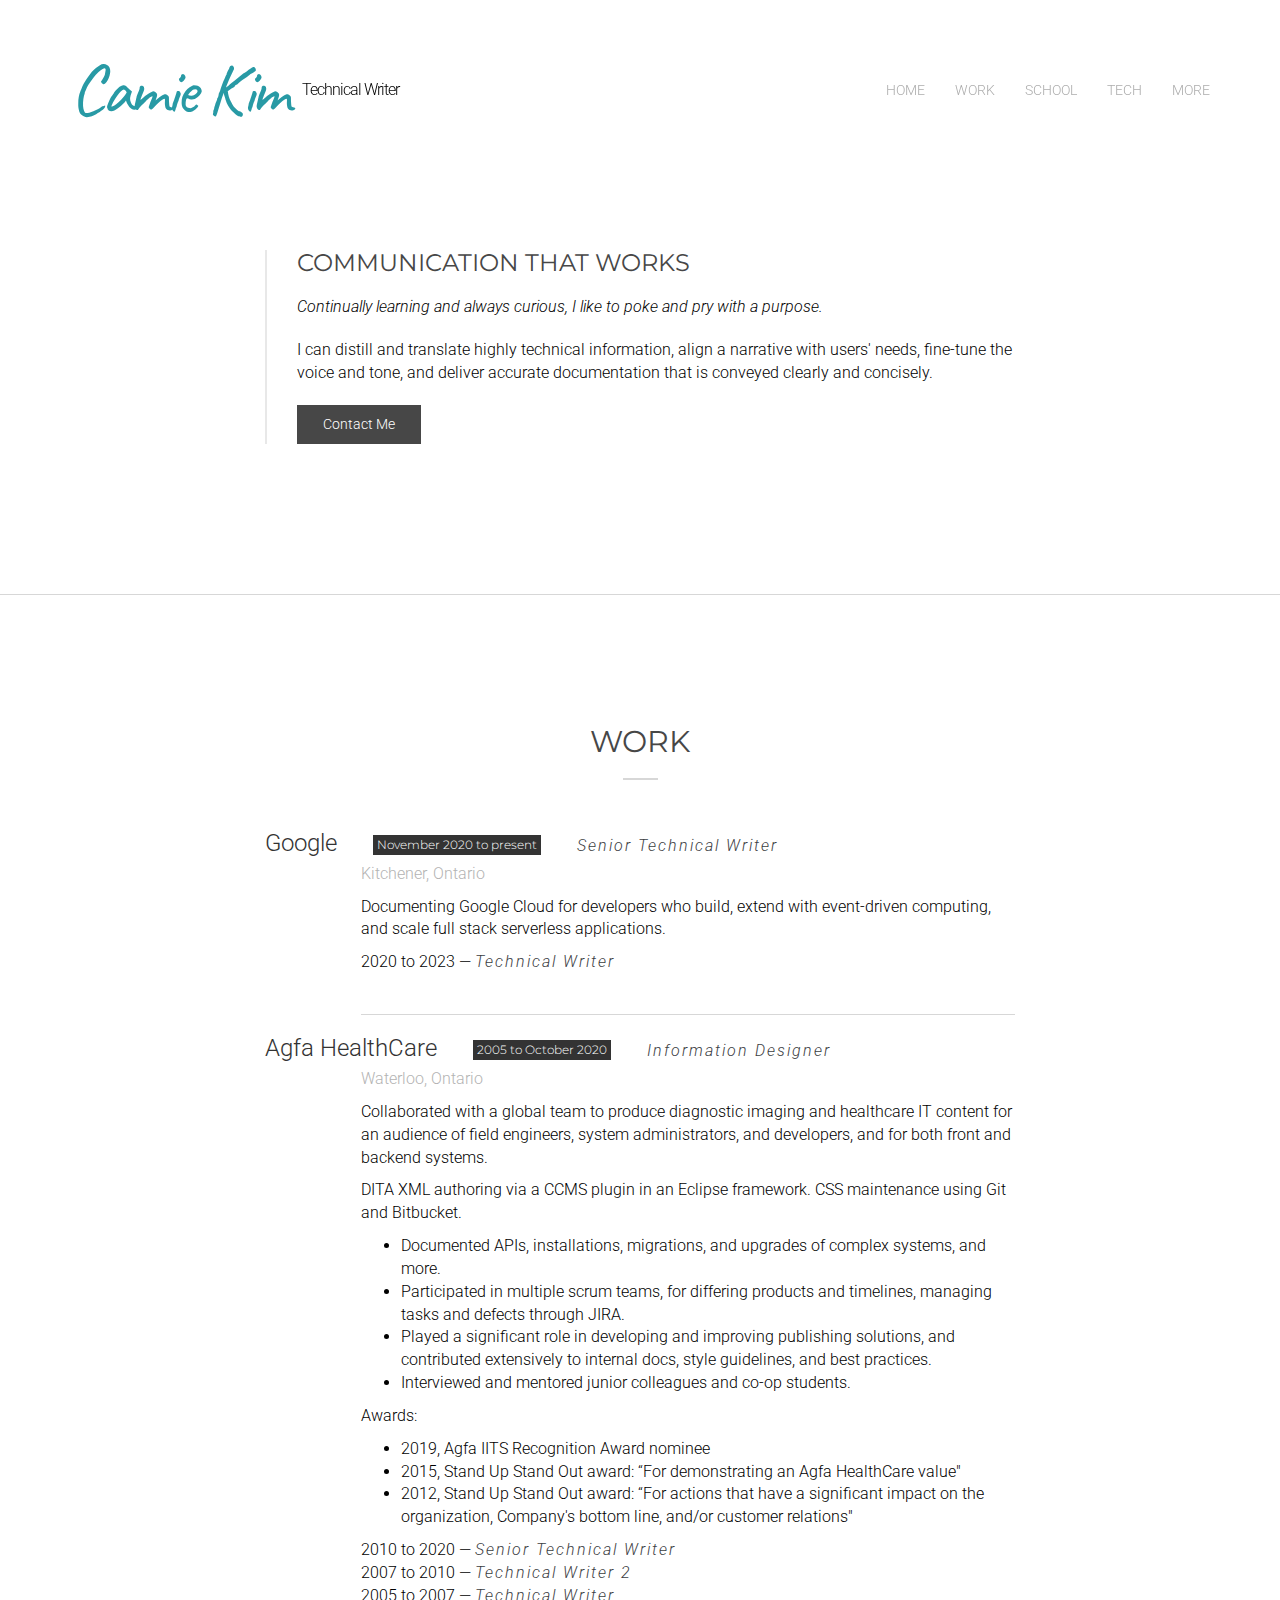
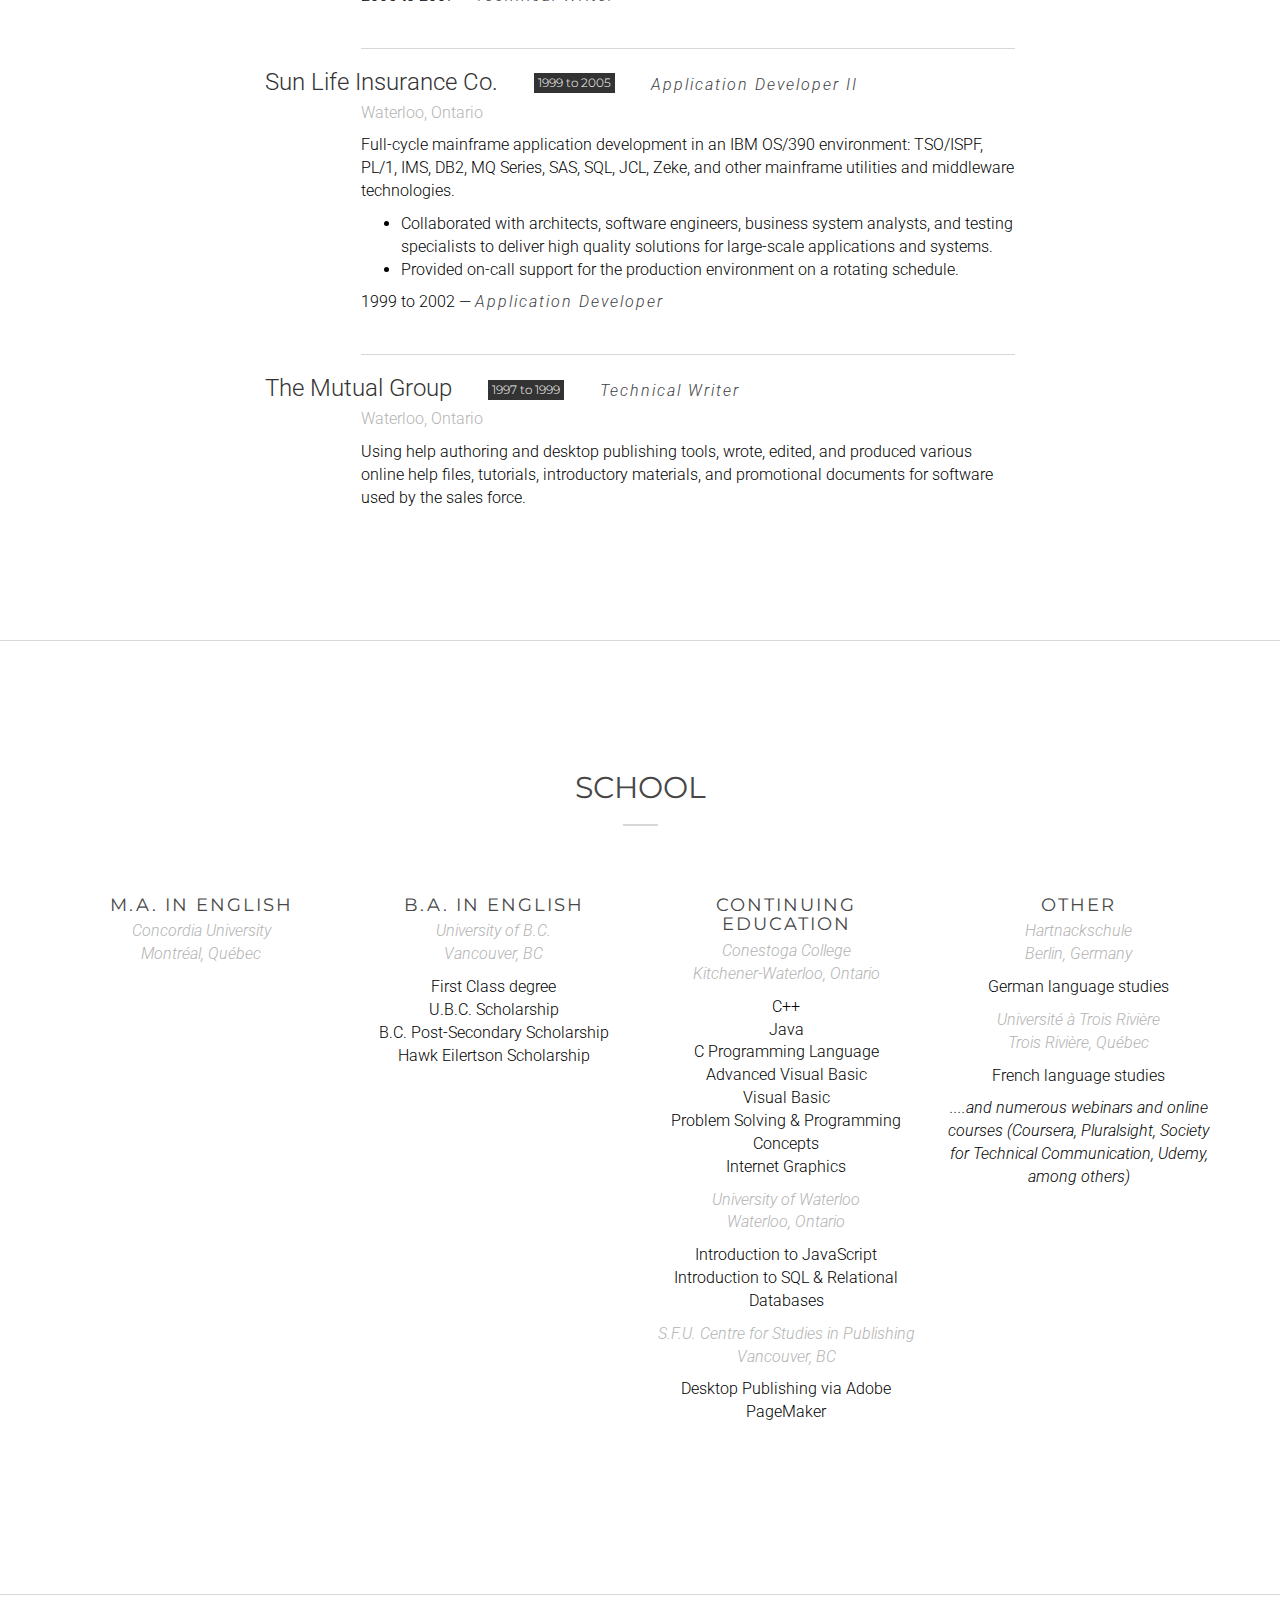
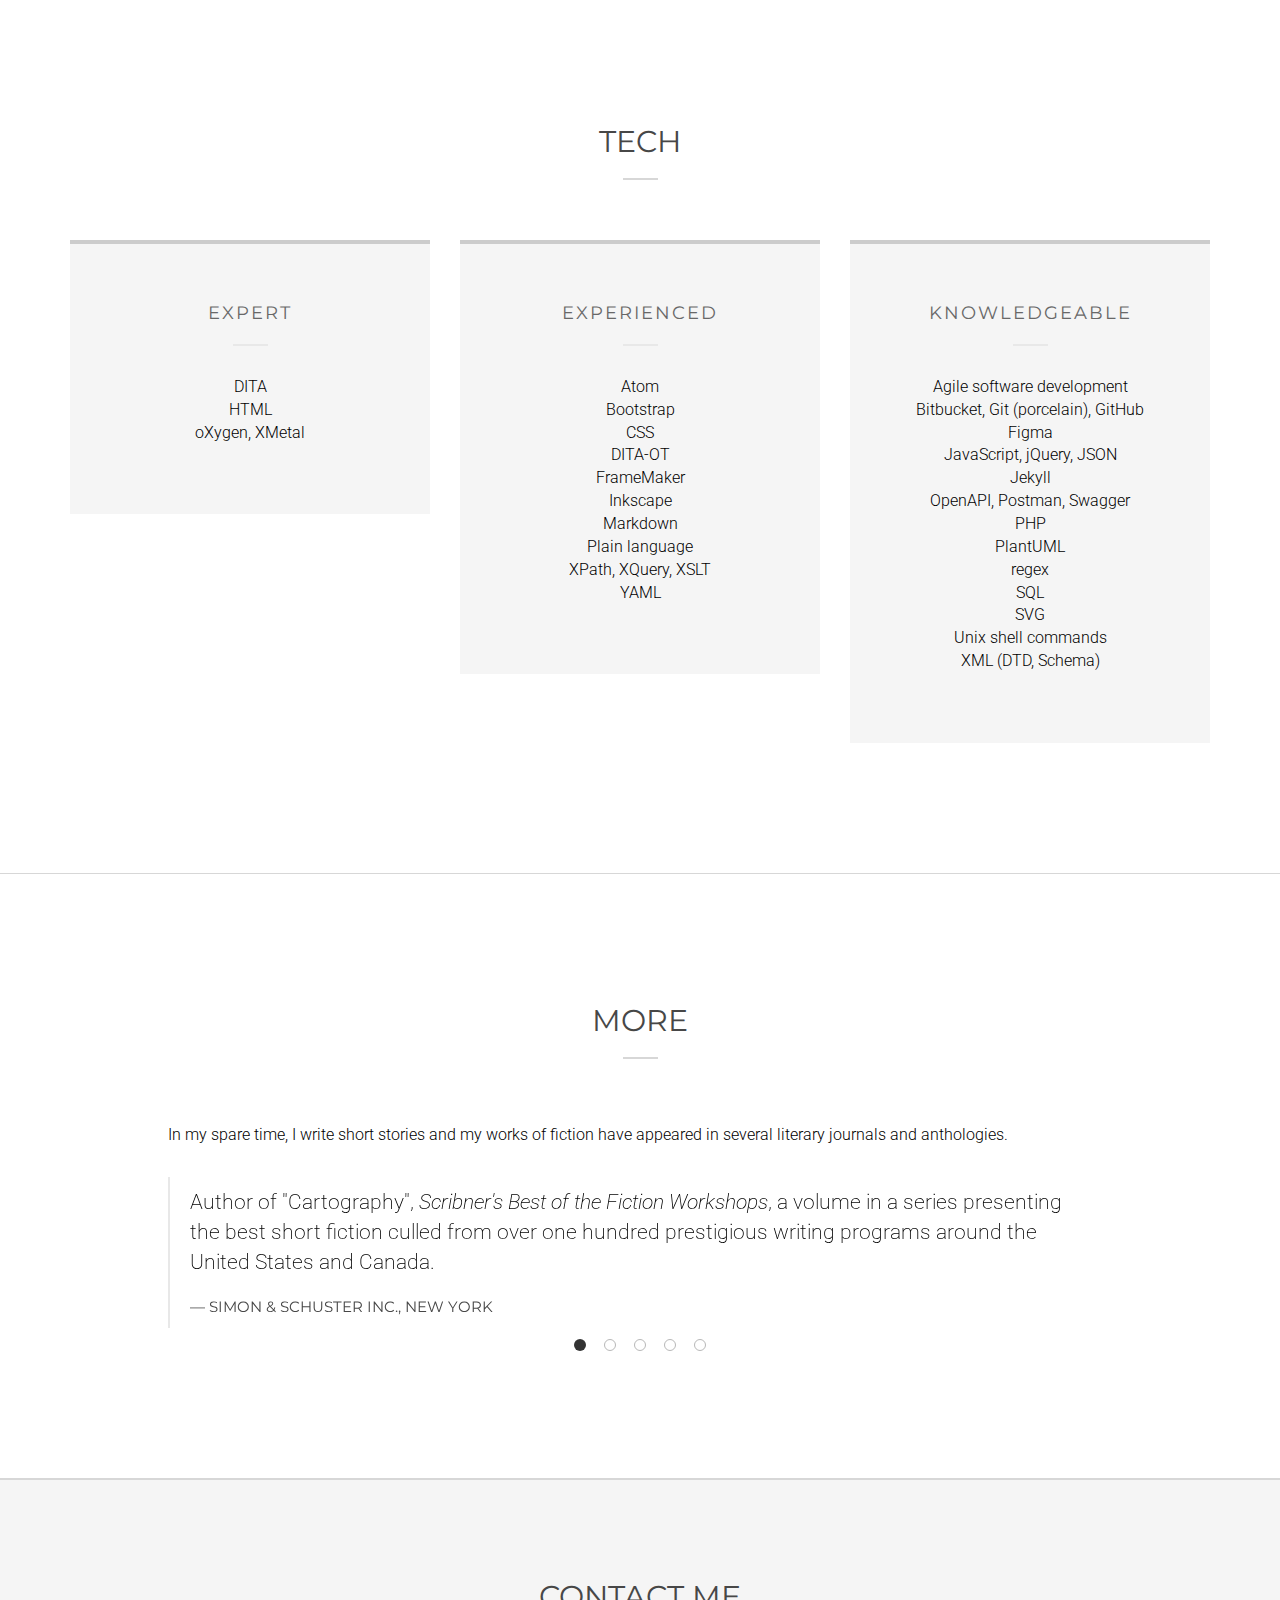
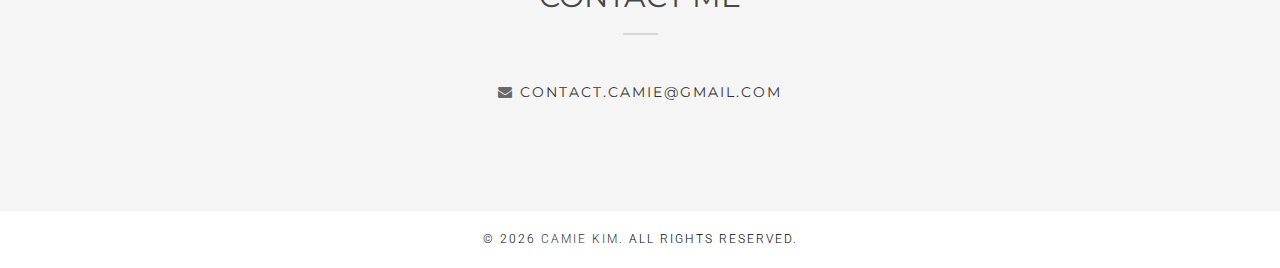
==== index.html @ 6d9d7a4d "Update index.html" ====
<!DOCTYPE html>
<html lang="en">
<head>
	<meta charset="utf-8"/>
	<meta name="author" content="Camie Kim" />
	<meta name="description" content="CV">
	<meta name="viewport" content="width=device-width, initial-scale=1.0, maximum-scale=1.0, user-scalable=no">
	<title>Camie Kim | Technical Writer</title>

	<link rel="icon" type="image/png" href="images/favicon-16x16.png" sizes="16x16" />

	<!-- jQuery script -->
	<script src="https://ajax.googleapis.com/ajax/libs/jquery/3.1.0/jquery.min.js"></script>

	<!-- Stylesheets -->
	<link href="css/bootstrap.min.css" rel="stylesheet">
	<link rel="stylesheet" href="https://cdnjs.cloudflare.com/ajax/libs/font-awesome/4.7.0/css/font-awesome.min.css">
	<link href="css/style.css" rel="stylesheet" title="main-css">
</head>

<body class="body-spacing-top">

	<!-- Begin Header -->
	<header>

		<!-- Begin Navigation -->
		<nav class="navbar navbar-default navbar-fixed-top navbar-spacing-top-fixed">
			<div class="container">
				<!-- Brand and toggle get grouped for better mobile display -->
				<div class="navbar-header">
					<button type="button" class="navbar-toggle collapsed" data-toggle="collapse" data-target="#bs-example-navbar-collapse-1" aria-expanded="false">
						<span class="sr-only">Toggle navigation</span>
						<span class="icon-bar"></span>
						<span class="icon-bar"></span>
						<span class="icon-bar"></span>
					</button>
					<a class="navbar-brand scroll-top" href="#">Camie  Kim</a><span class="navbar-tagline hidden-sm">Technical Writer</span>
				</div>

				<!-- Collect the nav links, forms, and other content for toggling -->
				<div class="collapse navbar-collapse" id="bs-example-navbar-collapse-1">
					<ul class="nav navbar-nav navbar-right">
						<li><a href="#" data-toggle="collapse" data-target=".navbar-collapse.in" class="scroll-top">Home</a></li>
						<li><a href="#work" data-toggle="collapse" data-target=".navbar-collapse.in" data-id="work" class="scroll-link">Work</a></li>
						<li><a href="#school" data-toggle="collapse" data-target=".navbar-collapse.in" data-id="school" class="scroll-link">School</a></li>
						<li><a href="#skills" data-toggle="collapse" data-target=".navbar-collapse.in" data-id="skills" class="scroll-link">Tech</a></li>
						<li><a href="#more" data-toggle="collapse" data-target=".navbar-collapse.in" data-id="more" class="scroll-link">More</a></li>
					</ul>
				</div><!-- /.navbar-collapse -->
			</div><!-- /.container -->
		</nav><!-- /.nav -->
		<!-- End Navigation -->

	</header>
	<!-- End Header -->

	<!-- Begin Jumbotron -->
	<div id="home" class="jumbotron">
		<div class="container">
			<div class="row">
				<!-- Content -->
				<div class="col-md-10 col-md-offset-1 col-lg-8 col-lg-offset-2">
					<div class="top-content bottomReveal">
						<h3>communication that&nbsp;works</h3>
						<p></p>
						<!-- <p><em>Language that is clear and concise, information that is accurate and usable, design that is both functional and eye-catching, and technology that is never intrusive.</em></p> -->
						<p><em>Continually learning and always curious, I like to poke and pry with a purpose.</em></p>
						<p>I can distill and translate highly technical information, align a narrative with users' needs, fine-tune
				                 the voice and tone, and deliver accurate documentation that is conveyed clearly and concisely.</p>
						<p class="no-margin">
						<a class="btn btn-primary btn-lg scroll-link" data-id="about" href="#contact" role="button">Contact me</a>
						</p>
					</div>
				</div><!-- /.column -->
			</div><!-- /.row -->
		</div><!-- /.container -->
	</div>
	<!-- End Jumbotron -->
	
	<section class="section-border-bottom">
	</section>

	<!-- Begin Work -->
	<section id="work" class="section-padding section-border-bottom">
		<div class="container">
			<!-- Title -->
			<div class="row mb50">
				<div class="col-sm-12 col-md-6 col-md-offset-3 text-center">
					<h2>Work</h2>
					<span class="no-margin-bottom divider divider-center divider-dark"></span>
				</div><!-- /.column -->
			</div><!-- /.row -->

			<!-- Job 1 -->
			<div class="row">
				<div class="col-md-8 col-md-offset-2">
					<h3>
						Google
						<span class="badge">November 2020 to present</span>
						<span class="job-title spaced text-light"><em>Senior Technical Writer</em></span>
					</h3><!-- /.job title -->

					<div class="job-description">
						<p class="text-light">Kitchener, Ontario</p>
						<p>Documenting Google Cloud for developers who build, extend with event-driven computing, and scale full stack serverless applications.
						</p>
					        <p>2020 to 2023 — <span class="job-title spaced text-light"><em>Technical Writer</em></span></p>

						<hr class="mt40 mb20">
					</div><!-- /.job description -->
				</div><!-- /.column -->
			</div><!-- /.row -->

			<!-- Job 2 -->
			<div class="row">
				<div class="col-md-8 col-md-offset-2">
					<h3>
						Agfa HealthCare
						<span class="badge">2005 to October 2020</span>
						<span class="job-title spaced text-light"><em>Information Designer</em></span>
					</h3><!-- /.job title -->

					<div class="job-description">
						<p class="text-light">Waterloo, Ontario</p>
						<p>Collaborated with a global team to produce diagnostic imaging and healthcare IT content for an audience of field engineers, system administrators, and developers, and for both front and backend systems.
						</p>
						<p>DITA XML authoring via a CCMS plugin in an Eclipse framework. CSS maintenance using Git and Bitbucket.
						</p>
						<ul>
							<li>Documented APIs, installations, migrations, and upgrades of complex systems, and more.</li>
							<li>Participated in multiple scrum teams, for differing products and timelines, managing tasks and defects through JIRA.</li>
							<li>Played a significant role in developing and improving publishing solutions, and contributed extensively to internal docs, style guidelines, and best practices.</li>
							<li>Interviewed and mentored junior colleagues and co-op students.</li>
						</ul>

				         <!--	<p>Recent accomplishments include building a prototype based on Bootstrap and helping to integrate
						it into our content management system as a DITA-OT plugin; presenting to fellow authors an
						introduction to REST APIs, including a demonstration of cURL, Postman, and Swagger Editor; researching SVGs (scalable vector graphics),
						including their styling and scripting, and implementing their use.</p>  -->
						
						<p>Awards:</p>
						<ul>
							<li>2019, Agfa IITS Recognition Award nominee</li>
							<li>2015, Stand Up Stand Out award: “For demonstrating an Agfa HealthCare value"</li>
							<li>2012, Stand Up Stand Out award: “For actions that have a significant impact on the organization, Company's bottom line, and/or customer relations"</li>
						</ul>
						<p>2010 to 2020 — <span class="job-title spaced text-light"><em>Senior Technical Writer</em></span>
						</br>2007 to 2010 — <span class="job-title spaced text-light"><em>Technical Writer 2</em></span>
						</br>2005 to 2007 — <span class="job-title spaced text-light"><em>Technical Writer</em></span></p>
						<hr class="mt40 mb20">
					</div><!-- /.job description -->
				</div><!-- /.column -->
			</div><!-- /.row -->

			<!-- Job 3 -->
			<div class="row">
				<div class="col-md-8 col-md-offset-2">
					<h3>
						Sun Life Insurance Co.
						<span class="badge">1999 to 2005</span>
						<span class="job-title spaced text-light"><em>Application Developer II</em></span>
					</h3><!-- /.job title -->

					<div class="job-description">

					<p class="text-light">Waterloo, Ontario</p>
					<p>Full-cycle mainframe application development in an IBM OS/390 environment:
					TSO/ISPF, PL/1, IMS, DB2, MQ Series, SAS, SQL, JCL, Zeke, and other mainframe utilities and middleware technologies.</p>

					<ul><li>Collaborated with architects, software engineers, business system analysts, and testing specialists to deliver
					high quality solutions for large-scale applications and systems. </li>
					<li>Provided on-call support for the production environment
					on a rotating schedule.</li>
				</ul>
				<p>1999 to 2002 — <span class="job-title spaced text-light"><em>Application Developer</em></span></p>
        	<hr class="mt40 mb20">
					</div><!-- /.job description -->
				</div><!-- /.column -->
		</div><!-- /.row -->

			<!-- Job 4 -->
	  	<div class="row">
				<div class="col-md-8 col-md-offset-2">
					<h3>
						The Mutual Group
						<span class="badge">1997 to 1999</span>
						<span class="job-title spaced text-light"><em>Technical Writer</em></span>
					</h3><!-- /.job title -->

					<div class="job-description">
						<p class="text-light">Waterloo, Ontario</p>

						<p class="no-margin">Using help authoring and desktop publishing tools, wrote, edited, and produced various
						online help files, tutorials, introductory materials, and promotional
						documents for software used by the sales force.</p>

					</div><!-- /.job description -->
			</div><!-- /.column -->
		</div><!-- /.row -->


		</div><!-- /.container -->
	</section>
	<!-- End Work -->

	<!-- Begin School -->
	<section id="school" class="section-padding section-border-bottom">
		<div class="container">
			<!-- Title -->
			<div class="row mb60">
				<div class="col-sm-12 col-md-6 col-md-offset-3 text-center">
					<h2>School</h2>
					<span class="no-margin-bottom divider divider-center divider-dark"></span>
				</div><!-- /.column -->
			</div><!-- /.row -->

			<div class="row mb40">
				<!-- Item 1 -->
				<div class="col-sm-6 col-md-3 text-center">
					<h4 class="mb5 spaced">M.A. in English</h4>
					<p class="text-light no-margin-bottom"><em>Concordia University</em></p>
					<p class="text-light no-margin-bottom"><em>Montréal, Québec</em></p>
				</div><!-- /.column -->

				<!-- Item 2 -->
				<div class="col-sm-6 col-md-3 mt30-xs text-center bottomReveal">
					<h4 class="mb5 spaced">B.A. in English</h4>
					<p class="text-light no-margin-bottom"><em>University of B.C.</em></p>
					<p class="text-light"><em>Vancouver, BC</em></p>
					<p class="no-margin-bottom">First Class degree</p>
					<p class="no-margin-bottom">U.B.C. Scholarship</p>
					<p class="no-margin-bottom">B.C. Post-Secondary Scholarship</p>
					<p class="no-margin-bottom">Hawk Eilertson Scholarship </p>
				</div><!-- /.column -->

				<!-- Item 3 -->
				<div class="col-sm-6 col-md-3 mt30-xs mt30-sm text-center topReveal">
					<h4 class="mb5 spaced">Continuing Education</h4>
					<p class="text-light no-margin-bottom"><em>Conestoga College</em></p>
					<p class="text-light"><em>Kitchener-Waterloo, Ontario</em></p>
					<p class="no-margin-bottom">C++</p>
					<p class="no-margin-bottom">Java</p>
					<p class="no-margin-bottom">C Programming Language</p>
					<p class="no-margin-bottom">Advanced Visual Basic </p>
					<p class="no-margin-bottom">Visual Basic </p>
					<p class="no-margin-bottom">Problem Solving & Programming Concepts </p>
					<p>Internet Graphics</p>
					<p class="text-light no-margin-bottom"><em>University of Waterloo</em></p>
					<p class="text-light"><em>Waterloo, Ontario</em></p>
					<p class="no-margin-bottom">Introduction to JavaScript</p>
					<p>Introduction to SQL & Relational Databases</p>
					<p class="text-light no-margin-bottom"><em>S.F.U. Centre for Studies in Publishing</em></p>
					<p class="text-light"><em>Vancouver, BC</em></p>
					<p class="no-margin-bottom">Desktop Publishing via Adobe PageMaker</p>
				</div><!-- /.column -->

				<!-- Item 4 -->
				<div class="col-sm-6 col-md-3 mt30-xs mt30-sm text-center bottomReveal">
					<h4 class="mb5 spaced">Other</h4>
					<p class="text-light no-margin-bottom"><em>Hartnackschule</em></p>
					<p class="text-light"><em>Berlin, Germany</em></p>
					<p>German language studies</p>
					<p class="text-light no-margin-bottom"><em>Université à Trois Rivière</em></p>
					<p class="text-light"><em>Trois Rivière, Québec</em></p>
					<p>French language studies</p>
					<p class="no-margin-bottom"><em>....and numerous webinars and online courses
					(Coursera, Pluralsight, Society for Technical Communication, Udemy, among others)</em></p>
				</div><!-- /.column -->
			</div><!-- /.row -->
		</div><!-- /.container -->
	</section>
	<!-- End School -->

	<!-- Begin Skills -->
	<section id="skills" class="section-padding section-border-bottom">
		<div class="container">
			<!-- Title -->
			<div class="row mb60">
				<div class="col-xs-12 text-center">
					<h2>Tech</h2>
					<span class="divider divider-center divider-dark no-margin-bottom"></span>
				</div><!-- /.column -->
			</div><!-- /.row -->

			<div class="row">
					<!-- Awesome! -->
				<div class="col-sm-6 col-md-4 mt30-xs">
					<div class="skills-box bottomReveal">
						<h4 class="no-margin spaced">Expert</h4>
						<span class="divider divider-center mt20 mb30"></span>
						<ul class="list-unstyled">
							<li>DITA</li>
							<li>HTML</li>
							<li>oXygen, XMetal<li>
							<li></li>
						</ul>
					</div><!-- /.skills box -->
				</div><!-- /.column -->

				<!-- Good -->
				<div class="col-sm-6 col-md-4 mt30-xs">
					<div class="skills-box bottomReveal">
						<h4 class="no-margin spaced">Experienced</h4>
						<span class="divider divider-center mt20 mb30"></span>
						<ul class="list-unstyled">
							<li>Atom</li>
							<li>Bootstrap</li>
							<li>CSS</li>
							<li>DITA-OT</li>
							<li>FrameMaker</li>
							<li>Inkscape</li>
							<li>Markdown</li>
							<li>Plain language</li>
							<li>XPath, XQuery, XSLT</li>
							<li>YAML</li>
							<li></li>
						</ul>
					</div><!-- /.skills box -->
				</div><!-- /.column -->

				<!-- Competent -->
				<div class="col-sm-6 col-md-4 mt30-xs">
					<div class="skills-box bottomReveal">
						<h4 class="no-margin spaced">Knowledgeable</h4>
						<span class="divider divider-center mt20 mb30"></span>
						<ul class="list-unstyled">
							<li>Agile software development</li>
							<li>Bitbucket, Git (porcelain), GitHub</li>
							<li>Figma</li>
							<li>JavaScript, jQuery, JSON</li>
							<li>Jekyll</li>
							<li>OpenAPI, Postman, Swagger</li>
							<li>PHP</li>
							<li>PlantUML</li>
							<li>regex</li>
							<li>SQL</li>
							<li>SVG</li>
							<li>Unix shell commands</li>
							<li>XML (DTD, Schema)</li>
						</ul>
					</div><!-- /.skills box -->
				</div><!-- /.column -->

			</div><!-- /.row -->
		</div><!-- /.container -->
	</section>
	<!-- End Skills -->

	<!-- Begin More -->
	<section id="more" class="section-padding section-border-bottom">
		<div class="container">
		<!-- Title -->
			<div class="row mb50">

				<div class="col-sm-12 col-md-6 col-md-offset-3 text-center">
					<h2>More</h2>
					<span class="no-margin-bottom divider divider-center divider-dark"></span>
				</div><!-- /.column -->

			</div><!-- /.row -->
			<div class="row">
				<div class="col-md-10 col-md-offset-1">

					<p class="mt15">In my spare time, I write short stories and my works of fiction have appeared in several
					literary journals and anthologies. </p>

					<!-- Carousel -->
					<div class="carousel slide mt30" id="quote-carousel" data-ride="carousel" data-interval="6000">
						<!-- Carousel indicators -->
						<ol class="carousel-indicators quotes-carousel-indicators">
							<li data-target="#quote-carousel" data-slide-to="0" class="active"></li>
							<li data-target="#quote-carousel" data-slide-to="1" class=""></li>
							<li data-target="#quote-carousel" data-slide-to="2" class=""></li>
							<li data-target="#quote-carousel" data-slide-to="3" class=""></li>
							<li data-target="#quote-carousel" data-slide-to="4" class=""></li>
						</ol>

						<!-- Carousel items -->
						<div class="carousel-inner">
							<div class="item active">
								<blockquote>
									<p class="mb20">Author of "Cartography", <i>Scribner's Best of the Fiction Workshops</i>, a volume in a series
									presenting the best short fiction culled from over one hundred prestigious writing programs around the United States and Canada.</p>
									<footer>Simon & Schuster Inc., New York</footer>
								</blockquote>
							</div>
							<div class="item">
								<blockquote>
									<p class="mb20">Recipient of a Canada Council for the Arts Literary Arts Development Program grant. </p>
									<footer>Canada Council for the Arts</footer>
								</blockquote>
							</div>
							<div class="item">
								<blockquote>
									<p class="mb20">Winner, <i>Writers' Union of Canada Short Prose Competition for New Writers</i>, for "Travelling",
									published in <i>Books in Canada</i>.</p>
									<footer>Canadian Review of Books Ltd., Toronto</footer>
								</blockquote>
							</div>
							<div class="item">
								<blockquote>
									<p class="mb20">2nd prize, <i>Short Grain Writing Contest</i>, for "Quicksilver":
									"...a tender and profound
								        story that enveloped me gradually, and stayed with me. This writer’s voice, with its
								        intimate tone and wry asides, drew me in. I admired the sure handling of craft and 
									movement between past and present as well as the echoes of meaning from scene to scene..."</p>
									<footer>Leona Theis, judge, Grain Magazine, Regina</footer>
								</blockquote>
							</div>
							<div class="item">
								<blockquote>
									<p class="mb20">1st place, <i>Fiction Contest</i>, for "Sad Robot":
									"...It is beautifully rendered and keenly observed. I admired its close attention to language,
									its surprising wry humour, its focus on the rhythms and disruptions of daily life. It approaches
									its themes, of ageing, grief, loneliness, in a manner that is at once poignant and playful..."</p>
									<footer>Sarah Bernstein, judge, Room Magazine, Vancouver</footer>
								</blockquote>
							</div>
						</div>
					</div><!-- /.carousel -->
				</div><!-- /.column -->
			</div><!-- /.row -->
		</div><!-- /.container -->
	</section>
	<!-- End More -->

	<!-- Begin Contact -->
	<section id="contact" class="section-padding section-border-top">
		<div class="container">
			<!-- Title -->
			<div class="row mb40">
				<div class="col-xs-12 text-center">
					<h2>Contact Me</h2>
					<span class="divider divider-center divider-dark no-margin-bottom"></span>
				</div><!-- /.column -->
			</div><!-- /.row -->
			<div class="row">
				<div class="col-sm-4 text-center leftReveal">
				</div><!-- /.column -->
				<div class="col-sm-4 mt30-xs text-center bottomReveal">
					<h5 class="spaced"><span class="spaced fa fa-envelope"></span>
					<a href="mailto:contact.camie@gmail.com?Subject=Re:%20camiekim.github.io" target="_top">contact.camie@gmail.com</a></h5>
				</div><!-- /.column -->
				<div class="col-sm-4 mt30-xs text-center topReveal">
				</div><!-- /.column -->
			</div><!-- /.row -->

			<div class="row">
				<div class="col-sm-4 text-center leftReveal">
				</div><!-- /.column -->
				<div class="col-sm-4 mt30-xs text-center bottomReveal">
				<!--	<h5 class="spaced"><span class="spaced fa fa-download"></span><a href="pdf/CamieKim-resume.pdf"> Download my resumé (PDF)</a></h5>  -->
				</div><!-- /.column -->
				<div class="col-sm-4 mt30-xs text-center topReveal">
				</div><!-- /.column -->

			</div><!-- /.row -->
				</div><!-- /.column -->
	</section>
	<!-- End Contact -->

	<!-- Start Footer -->
	<footer class="page-footer">
		<div class="container">
			<div class="row">
				<div class="col-md-12 text-center">
					&copy; <span id="year"></span> <a href="#">Camie Kim</a>. All Rights Reserved.
				</div><!-- /.column -->
			</div><!-- /.row -->
		</div><!-- /.container -->
	</footer>
	<script>document.getElementById("year").innerHTML = new Date().getFullYear();</script>
	<!-- End Footer -->

	<!-- Bootstrap script -->
	<script src="js/bootstrap.min.js"></script>

</body>
</html>
---- css/style.css ----
@import 'https://fonts.googleapis.com/css?family=Montserrat:400,700|Roboto:100,300,700';
@import 'https://fonts.googleapis.com/css2?family=Caveat&display=swap';

/* =Common Styles
-------------------------------------------------------------- */
body {
	background-color: #fff;
	font-family: 'Roboto', sans-serif;
	font-size: 16px;
	color: #000000;
	height: 100%;
        padding-top: 80px;
        font-weight: 300;
	min-height: 100% !important;
}

body.body-spacing-top {
    padding-top: 130px;
}

body.body-static-navbar {
    padding-top: 0;
}

html {
	height: 100%;
}

.background-1 {
	background-color: #fff;
}

span.divider {
    display: block;
    margin: 20px 0px;
    width: 35px;
    height: 2px;
    background-color: #e8e8e8;
}

span.divider-center {
    margin-right: auto;
    margin-left: auto;
}

span.divider-dark {
	background-color: #d7d7d7;
}

.section-padding {
    padding: 130px 0;
}

.section-padding-work {
    padding: 130px 0 110px 0;
}

.section-border-bottom {
    border-bottom: 1px solid #d7d7d7;
}

.section-border-top {
    border-top: 1px solid #d7d7d7;
}

hr {
    border-top: 1px solid #d7d7d7;
}

a {
    color: #333333;

}

a:focus, a:hover {
    color: #474747;
    -webkit-transition: all 0.5s ease-in-out;
    -moz-transition: all 0.5s ease-in-out;
    -o-transition: all 0.5s ease-in-out;
    transition: all 0.5s ease-in-out;
}

a:focus {
    outline: 0;
    outline-offset: 0;
}


/* =Margin + Padding
-------------------------------------------------------------- */
.pt10 { padding-top:10px !important; }
.pt15 { padding-top:15px !important; }
.pt20 { padding-top:20px !important; }
.pt30 { padding-top:30px !important; }
.pt40 { padding-top:40px !important; }
.pt50 { padding-top:50px !important; }
.pt60 { padding-top:60px !important; }
.pt80 { padding-top:80px !important; }
.pt90 { padding-top:90px !important; }
.pt100 { padding-top:100px !important; }
.pb0 { padding-bottom:0px !important; }
.pb5 { padding-bottom:5px !important; }
.pb10 { padding-bottom:10px !important; }
.pb15 { padding-bottom:15px !important; }
.pb20 { padding-bottom:20px !important; }
.pb30 { padding-bottom:30px !important; }
.pb40 { padding-bottom:40px !important; }
.pb50 { padding-bottom:50px !important; }
.pb60 { padding-bottom:60px !important; }
.pb80 { padding-bottom:80px !important; }
.pb90 { padding-bottom:90px !important; }
.pb100 { padding-bottom:100px !important; }

.mt10 { margin-top:10px !important; }
.mt15 { margin-top:15px !important; }
.mt20 { margin-top:20px !important; }
.mt30 { margin-top:30px !important; }
.mt40 { margin-top:40px !important; }
.mt50 { margin-top:50px !important; }
.mt60 { margin-top:60px !important; }
.mt80 { margin-top:80px !important; }
.mt90 { margin-top:90px !important; }
.mt100 { margin-top:100px !important; }
.mb0 { margin-bottom:0 !important; }
.mb5 { margin-bottom:5px !important; }
.mb10 { margin-bottom:10px !important; }
.mb15 { margin-bottom:15px !important; }
.mb20 { margin-bottom:20px !important; }
.mb30 { margin-bottom:30px !important; }
.mb40 { margin-bottom:40px !important; }
.mb50 { margin-bottom:50px !important; }
.mb60 { margin-bottom:60px !important; }
.mb80 { margin-bottom:80px !important; }
.mb90 { margin-bottom:90px !important; }
.mb100 { margin-bottom:100px !important; }

.ml30 { margin-left: 30px }
.mr30 { margin-right: 30px }
.ml15 { margin-left: 15px }
.mr15 { margin-right: 15px }
.pl30 { padding-left: 30px }
.pr30 { padding-right: 30px }
.pl15 { padding-left: 15px }
.pr15 { padding-right: 15px }

.no-margin { margin:0 !important; }
.no-padding { padding:0 !important; }
.no-margin-top { margin-top:0 !important; }
.no-padding-top { padding-top:0 !important; }
.no-margin-bottom { margin-bottom:0 !important; }
.no-padding-bottom { padding-bottom:0 !important; }

/* =Typography
-------------------------------------------------------------- */
.h1, .h2, .h3, .h4, .h5, .h6, h1, h2, h3, h4, h5, h6 {
	color: #474747;
    font-family: 'Montserrat';
    font-weight: 400;
    text-transform: uppercase;
}

.h1, .h2, .h3, h1, h2, h3 {
    margin-top: 0;
    margin-bottom: 0;
}

.h5, h5 {
    font-size: 16px;
}

.paragraph-logo {
    font-size: 24px;
    color: #474747;
    font-family: 'Montserrat';
    display: inline-block;
    height: 52px;
    text-align: center;
    width: 52px;
    line-height: 47px;
    font-weight: 700;
    margin-right: 20px;
    border: 3px solid #474747;
}

.lead-rolla {
    font-size: 16px;
    text-transform: uppercase;
    color: #a9a9a9;
}

.lead-sm {
    font-size: 18px;
}

.lead {
    font-weight: 200;
}

.heading-1 {
    font-family: 'Montserrat', sans-serif;
    color: #474747;
    font-weight: 700;
    text-transform: uppercase;
    border-bottom: 2px solid #d7d7d7;
    padding-bottom: 4px;
    display: inline-block;
    margin: 0;
}

.text-light {
    color: #b3b3b3;
}

.text-medium {
    color: #686868;
}

.text-dark {
    color: #474747;
}

.text-white {
    color: #fff;
}

.spaced {
    letter-spacing: 2px;
}

/* =Navigation
-------------------------------------------------------------- */
.navbar-default {
    background-color: #fff;
}

@media screen and (min-width: 571px) {
.navbar-default .navbar-brand {
    color: #289aa5;   /* #373737 */
	font-family: 'Caveat';
	letter-spacing: -3.5px;
	font-size: 72px;
  }
}

@media screen and (max-width: 570px) {
.navbar-default .navbar-brand {
    color: #289aa5;   /* #373737 */
	font-family: 'Caveat';
	letter-spacing: -3.5px;
	font-size: 58px;
  }
}

a.navbar-brand:hover{
	opacity: 0.5;
}

a.navbar-brand.scroll-top:visited {
	color: #289aa5;
}

.navbar-default .navbar-nav > li > a {
    color: #adadad;
    line-height: 50px;
    font-size: 14px;
    text-transform: uppercase;
    -webkit-transition: all 0.8s ease;
    -moz-transition: all 0.8s ease;
    -o-transition: all 0.8s ease;
    transition: all 0.8s ease;
}

.navbar-brand {
    height: 80px;
    font-size: 36px;
    line-height: 50px;
}

.navbar-tagline {
    letter-spacing: -1.0px;
    line-height: 80px;
}

.navbar {
    min-height: 80px;
    margin-bottom: 0;
    border: none;
}

.navbar-spacing-top-fixed {
    padding-top: 50px;
}

.navbar-spacing-top-static {
    padding-top: 25px;
    padding-bottom: 25px;
}

.navbar-switch {
    padding-top: 0;
    -webkit-transition: all 0.3s ease;
    -moz-transition: all 0.3s ease;
    -o-transition: all 0.3s ease;
    -ms-transition: all 0.3s ease;
    transition: all 0.3s ease;
    -webkit-box-shadow: -1px 4px 18px -3px rgba(0,0,0,0.07);
    -moz-box-shadow: -1px 4px 18px -3px rgba(0,0,0,0.07);
    box-shadow: -1px 4px 18px -3px rgba(0,0,0,0.07);
}

.navbar-toggle {
    margin-top: 23px;
    margin-bottom: 23px;
    border-radius: 0;
}

.navbar-default .navbar-toggle:focus, .navbar-default .navbar-toggle:hover {
    background-color: #474747;
    border-color: #474747;
}

.navbar-default .navbar-nav>.open>a, .navbar-default .navbar-nav>.open>a:focus, .navbar-default .navbar-nav>.open>a:hover {
    color: #555;
    background-color: #fff;
}

.btn-navbar a {
    line-height: 45px;
}

.dropdown-menu > li > a {
    display: block;
    padding: 12px 16px 10px 16px;
    clear: both;
    font-weight: 400;
    line-height: 1.42857;
    color: #FFF;
    font-size: 11px;
    text-transform: uppercase;
    border-bottom: 1px solid #474747;
    font-weight: 300;
}

.dropdown-menu > li > a:focus, .dropdown-menu > li > a:hover {
    color: rgba(255, 255, 255, 0.70);
    text-decoration: none;
    background-color: transparent;
}

.dropdown-menu {
    background-color: #3C3C3C;
    border: 1px solid rgba(66,67,66,1);
    border-radius: 0;
    min-width: 150px;
    box-shadow: none;
    padding: 0;
}

.dropdown-menu-first:before {
    position: absolute;
    top: -7px;
    right: 14px;
    display: inline-block;
    border-right: 7px solid transparent;
    border-bottom: 7px solid #3c3c3c;
    border-left: 7px solid transparent;
    border-bottom-color: #3c3c3c;
    content: '';
}

.dropdown-submenu {
    position: relative;
}

.dropdown-submenu > .dropdown-menu {
    top: 0;
    left: 100%;
    margin-left: -1px;
    margin-top: -1px;
}

.dropdown-submenu:hover > .dropdown-menu {
    display: block;
}

.dropdown-submenu:hover > a:after {
    border-left-color: #fff;
}

.dropdown-submenu.pull-left {
    float: none;
}

.dropdown-submenu.pull-left > .dropdown-menu {
    left: -100%;
    margin-left: 10px;
}

.dropdown-menu>.active > a, .dropdown-menu > .active>a:focus, .dropdown-menu > .active > a:hover {
    background-color: #4a4a4a;
}

.navbar-default .navbar-nav > .active > a, .navbar-default .navbar-nav > .active > a:focus, .navbar-default .navbar-nav > .active > a:hover {
    color: #555;
    background-color: #fff;
}

/* =Jumbotron
-------------------------------------------------------------- */
.jumbotron {
    padding-top: 120px;
    padding-bottom: 150px;
    margin-bottom: 0;
    background-color: #fff;
}

.jumbotron p {
    font-size: 16px;
    font-weight: 300;
    margin-bottom: 20px;
}

.top-content {
    padding-left: 30px;
    border-left: 2px solid #e8e8e8;
}

.jumbotron-down-arrow {
	font-size: 24px;
}

/* =Buttons
-------------------------------------------------------------- */
.btn {
    font-size: 14px;
    text-transform: capitalize;
    border: none;
    font-weight: 300;
    border-radius: 0;
    -webkit-transition: all 0.8s ease;
    -moz-transition: all 0.8s ease;
    -o-transition: all 0.8s ease;
    transition: all 0.8s ease;
}

.btn-primary {
    background-color: #474747;
    border-color: #474747;
}

.btn-primary:hover {
    opacity: 0.5;
}

.btn-primary.focus, .btn-primary:focus {
    background-color: #666;
    border-color: #666;
}

.btn-primary.active, .btn-primary:active, .open > .dropdown-toggle.btn-primary {
    background-color: #666;
    border-color: #666;
}

.btn-primary.active.focus, .btn-primary.active:focus, .btn-primary.active:hover, .btn-primary:active.focus, .btn-primary:active:focus, .btn-primary:active:hover, .open>.dropdown-toggle.btn-primary.focus, .open>.dropdown-toggle.btn-primary:focus, .open>.dropdown-toggle.btn-primary:hover {
    background-color: #474747;
    border-color: #474747;
}

.btn-default {
    color: #fff;
    background-color: #5c5c5c;
    border-color: #5c5c5c;
}

.btn-default:hover {
    color: #fff;
    background-color: #727272;
    border-color: #727272;
}

.btn-default.focus, .btn-default:focus {
    color: #fff;
    background-color: #8b8b8b;
    border-color: #8b8b8b;
}

.btn-default.active, .btn-default:active, .open > .dropdown-toggle.btn-default {
    color: #fff;
    background-color: #727272;
    border-color: #727272;
}

.btn-default.active.focus, .btn-default.active:focus, .btn-default.active:hover, .btn-default:active.focus, .btn-default:active:focus, .btn-default:active:hover, .open>.dropdown-toggle.btn-default.focus, .open>.dropdown-toggle.btn-default:focus, .open>.dropdown-toggle.btn-default:hover {
    color: #fff;
    background-color: #5c5c5c;
    border-color: #5c5c5c;
}

.btn-primary-light {
    color: #fff;
    background-color: #bfbfbf;
}

.btn-primary-light:hover {
    color: #fff;
    background-color: #aaa;
}

.btn-primary-light.focus, .btn-primary-light:focus {
    color: #fff;
    background-color: #989898;
    border-color: #989898;
}

.btn-clear {
    color: #fff;
    border: 2px solid #e8e8e8;
}

.btn-clear:hover {
    color: #fff;
    background-color: rgba(255, 255, 255, 0.2);
}

.btn-clear.focus, .btn-clear:focus {
    color: #fff;
    background-color: rgba(255, 255, 255, 0.3);
    border-color: #989898;
}

.btn-group-lg>.btn, .btn-lg {
    padding: 10px 26px;
}

.btn.active.focus, .btn.active:focus, .btn.focus, .btn:active.focus, .btn:active:focus, .btn:focus {
    outline: 0;
}

.btn-group-lg>.btn, .btn-lg {
    line-height: 19px;
}

.btn.disabled, .btn[disabled], fieldset[disabled] .btn {
    opacity: .90;
}

.btn-primary.disabled.focus, .btn-primary.disabled:focus, .btn-primary.disabled:hover, .btn-primary[disabled].focus, .btn-primary[disabled]:focus, .btn-primary[disabled]:hover, fieldset[disabled] .btn-primary.focus, fieldset[disabled] .btn-primary:focus, fieldset[disabled] .btn-primary:hover {
    background-color: #5c5c5c;
    border-color: #5c5c5c;
}

/* =Quote
-------------------------------------------------------------- */
.quotes-carousel-indicators {
    left: 0;
    width: 100%;
    margin-left: 0;
    margin-bottom: 0;
    bottom: -10px;
}

.quotes-carousel-indicators li {
    width: 12px;
    height: 12px;
    border: 1px solid #b8b8b8;
    background-color: transparent;
    margin: 0px 7px;
}

.quotes-carousel-indicators .active {
    background-color: #333;
    border: none;
    margin: 0px 7px;
}

.icon-holder-circle {
    color: #fff;
    border-radius: 50%;
    background-color: #333;
    text-align: center;
    font-size: 21px;
    height: 60px;
    width: 60px;
    display: inline-block;
    line-height: 63px;
}

blockquote {
    padding: 10px 20px;
    margin: 0 0 20px;
    font-size: 21px;
    border-left: 2px solid #e8e8e8;
    font-weight: 200;
}

blockquote .small, blockquote footer, blockquote small {
    font-size: 70%;
    color: #474747;
    font-family: 'Montserrat';
    font-weight: 400;
    text-transform: uppercase;
}

/* =Experience
-------------------------------------------------------------- */
#work h3 {
    font-family: 'Roboto', sans-serif;
    text-transform: capitalize;
    font-weight: 300;
    color: #333333;
    display: inline;
}

#work h3 span {
    margin-left: 30px;
}

.job-title {
    font-size: 16px;
    font-weight: 300;
    color: #3c4043;
	text-transform: none;
}

.job-description {
    margin-left: 96px;
    margin-top: 5px;
}

.badge {
    font-family: 'Montserrat';
    padding: 4px 4px;
    font-size: 12px;
    font-weight: 300;
    color: #fff;
    background-color: #333;
    border-radius: 0;
	text-transform: none;
}

/* =skills
-------------------------------------------------------------- */
.skills-box {
    background-color: #f5f5f5;
    text-align: center;
    padding: 60px 30px;
    border-top: 4px solid #ccc;
}

.skills-box h4 {
    color: #686868;
}

.skills-box h1 {
    font-family: 'Roboto', sans-serif;
    font-weight: 300;
    font-size: 72px;
    color: #686868;
}

.skills-box .list-skills {
    margin-bottom: 30px;
}

.skills-box .list-skills li {
    margin-bottom: 15px;
}

.skills-box .list-skills li:last-child {
    margin-bottom: 0;
}


/* =Footer
-------------------------------------------------------------- */
.page-footer {
    padding: 20px 0;
    background-color: #fff;
    font-family: 'Roboto', sans-serif;
    font-size: 12px;
    text-transform: uppercase;
    letter-spacing: 2px;
}

#contact {
    background-color: #f5f5f5;
    padding: 100px 0;
}

#contact h5 {
    color: #686868;
    font-size: 14px;
}

/* =Media Queries
-------------------------------------------------------------- */
@media (max-width:767px) {
    .text-center-xs { text-align:center; }
    .mt10-xs { margin-top:10px; }
    .mt20-xs { margin-top:20px; }
    .mt30-xs { margin-top:30px; }
    .mt40-xs { margin-top:40px; }
    .mb10-xs { margin-bottom:10px; }
    .mb20-xs { margin-bottom:20px; }
    .mb30-xs { margin-bottom:30px; }
    .mb40-xs { margin-bottom:40px; }
    .section-padding { padding-top:80px; padding-bottom:80px; }
    .section-padding-top { padding-top:75px; }
    .navbar-default .navbar-nav > li > a { line-height:1; }
    .navbar-nav .open .dropdown-menu { padding:0; }
    .progress-bars-holder { margin-top: 40px; }
    .section-padding-work { padding: 80px 0 60px 0; }
    .navbar { padding-top: 0; }
    body { padding-top: 80px; }
    body.body-spacing-top { padding-top:80px; }
    .ticker h2 { font-size: 27px; }
    #carousel-top-transparent .carousel-control, #carousel-top-image .carousel-control { width:50px }
    .top-content-carousel { padding: 0 40px; border-left: 0; }
    .navbar-spacing-top-static { padding-bottom: 0; }
}

@media (min-width: 768px) and (max-width:992px) {
    .mt10-sm { margin-top:10px; }
    .mb10-sm { margin-bottom:10px; }
    .mt20-sm { margin-top:20px; }
    .mb20-sm { margin-bottom:20px; }
    .mt30-sm { margin-top:30px; }
    .mb30-sm { margin-bottom:30px; }
    .mt40-sm { margin-top:40px; }
    .mb40-sm { margin-bottom:40px; }
    .progress-bars-holder { margin-top: 40px; }
    .skill-holder { margin-top: 83px; }
}
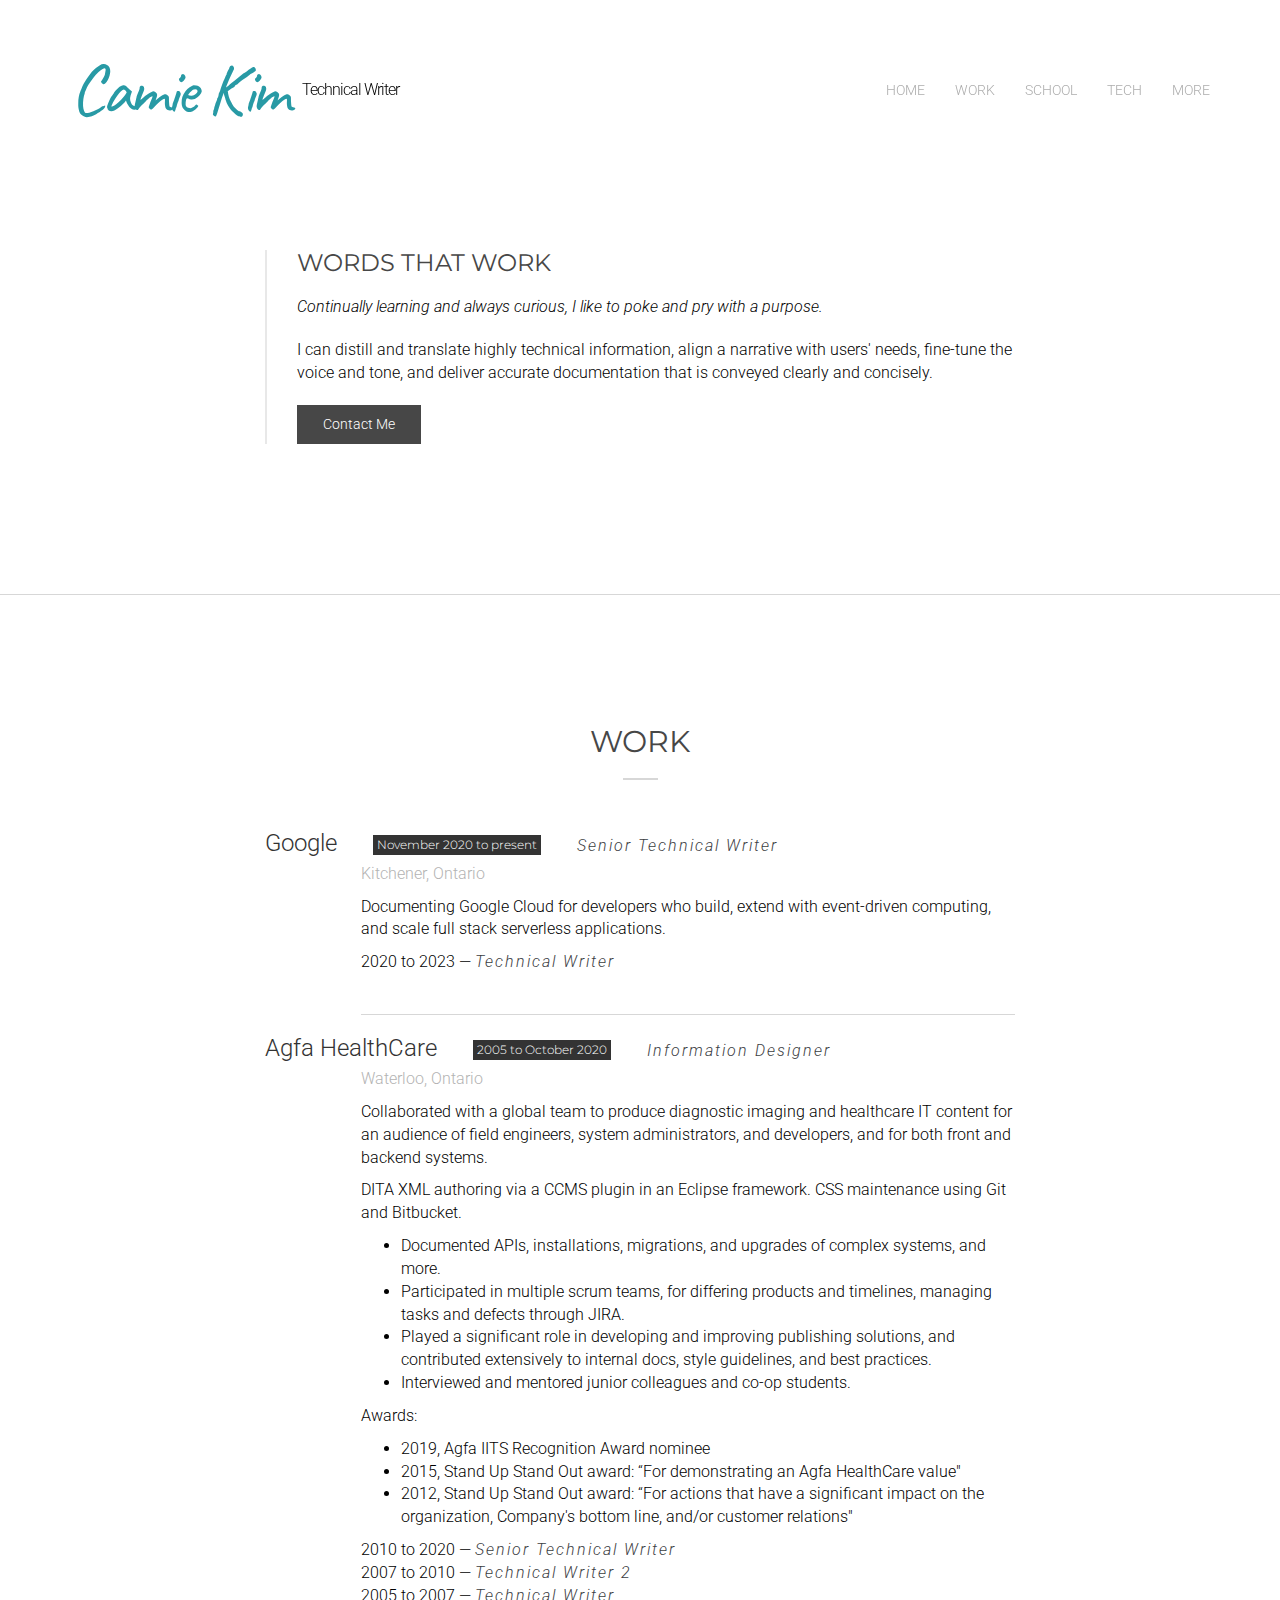
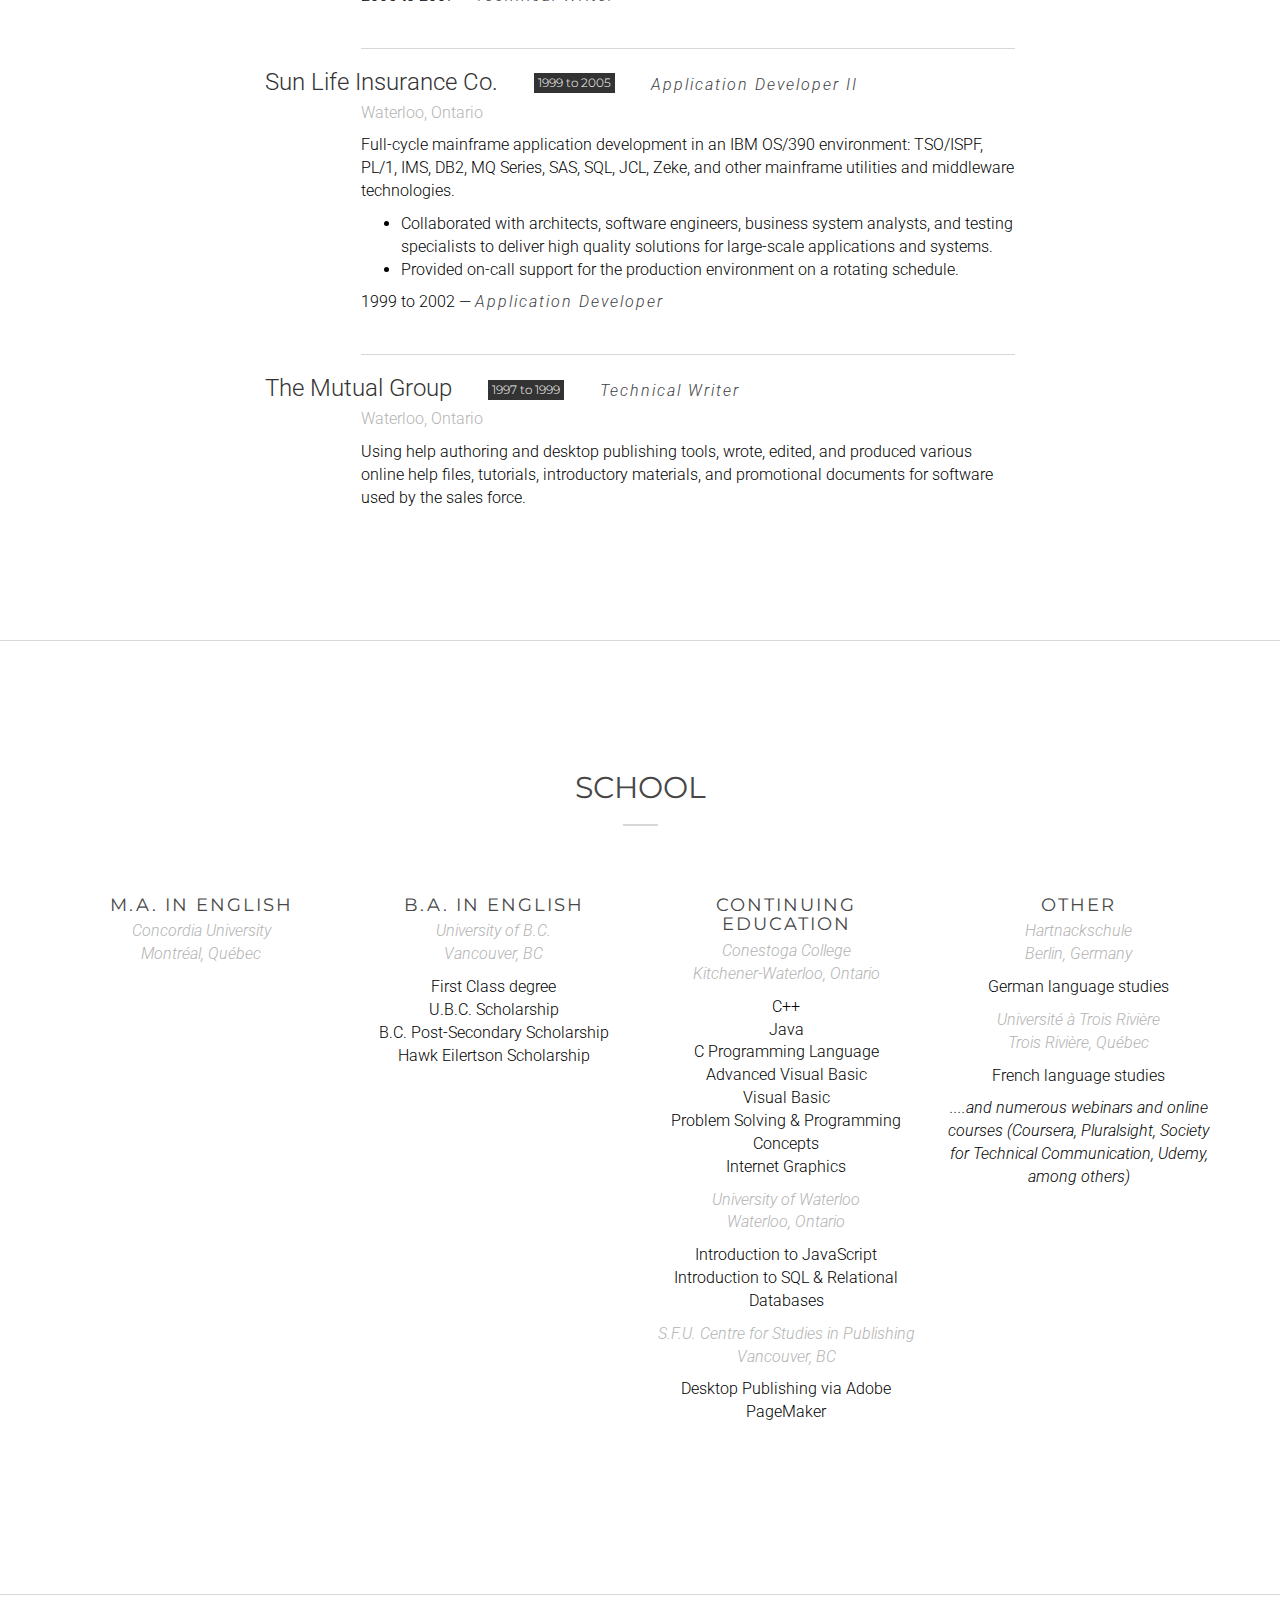
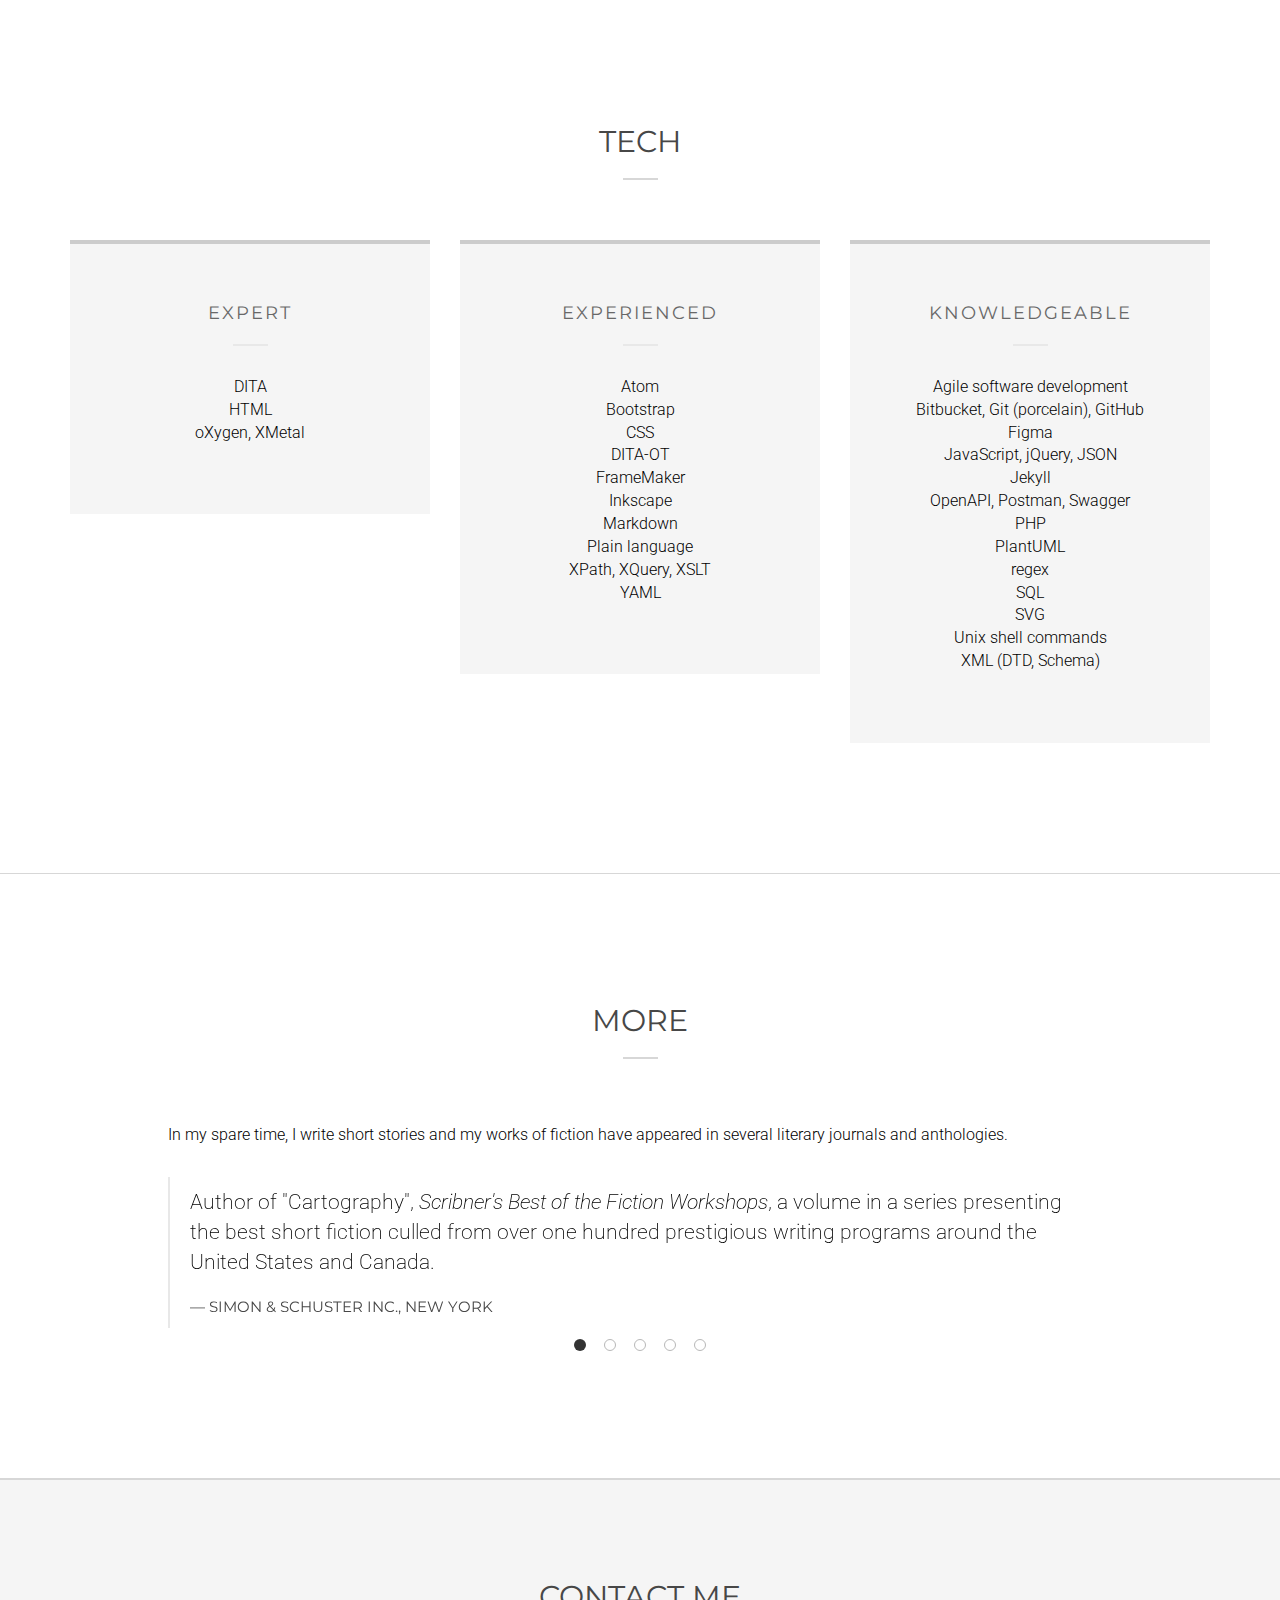
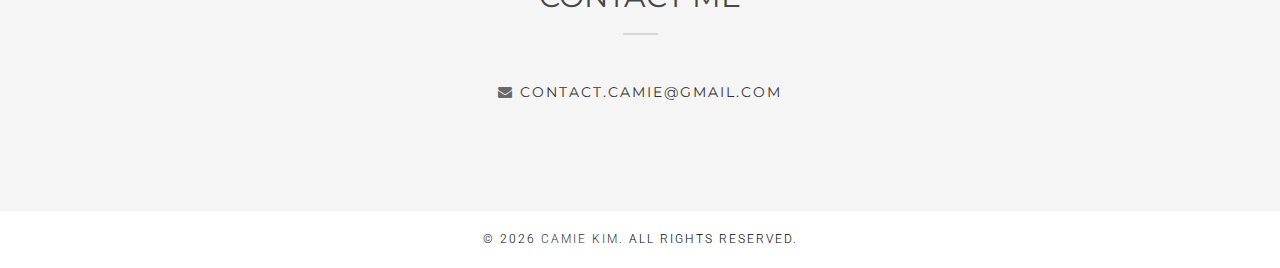
==== commit a1e19ff0: "Update index.html" ====
--- a/index.html
+++ b/index.html
@@ -61,7 +61,7 @@
 				<!-- Content -->
 				<div class="col-md-10 col-md-offset-1 col-lg-8 col-lg-offset-2">
 					<div class="top-content bottomReveal">
-						<h3>communication that&nbsp;works</h3>
+						<h3>words that&nbsp;work</h3>
 						<p></p>
 						<!-- <p><em>Language that is clear and concise, information that is accurate and usable, design that is both functional and eye-catching, and technology that is never intrusive.</em></p> -->
 						<p><em>Continually learning and always curious, I like to poke and pry with a purpose.</em></p>
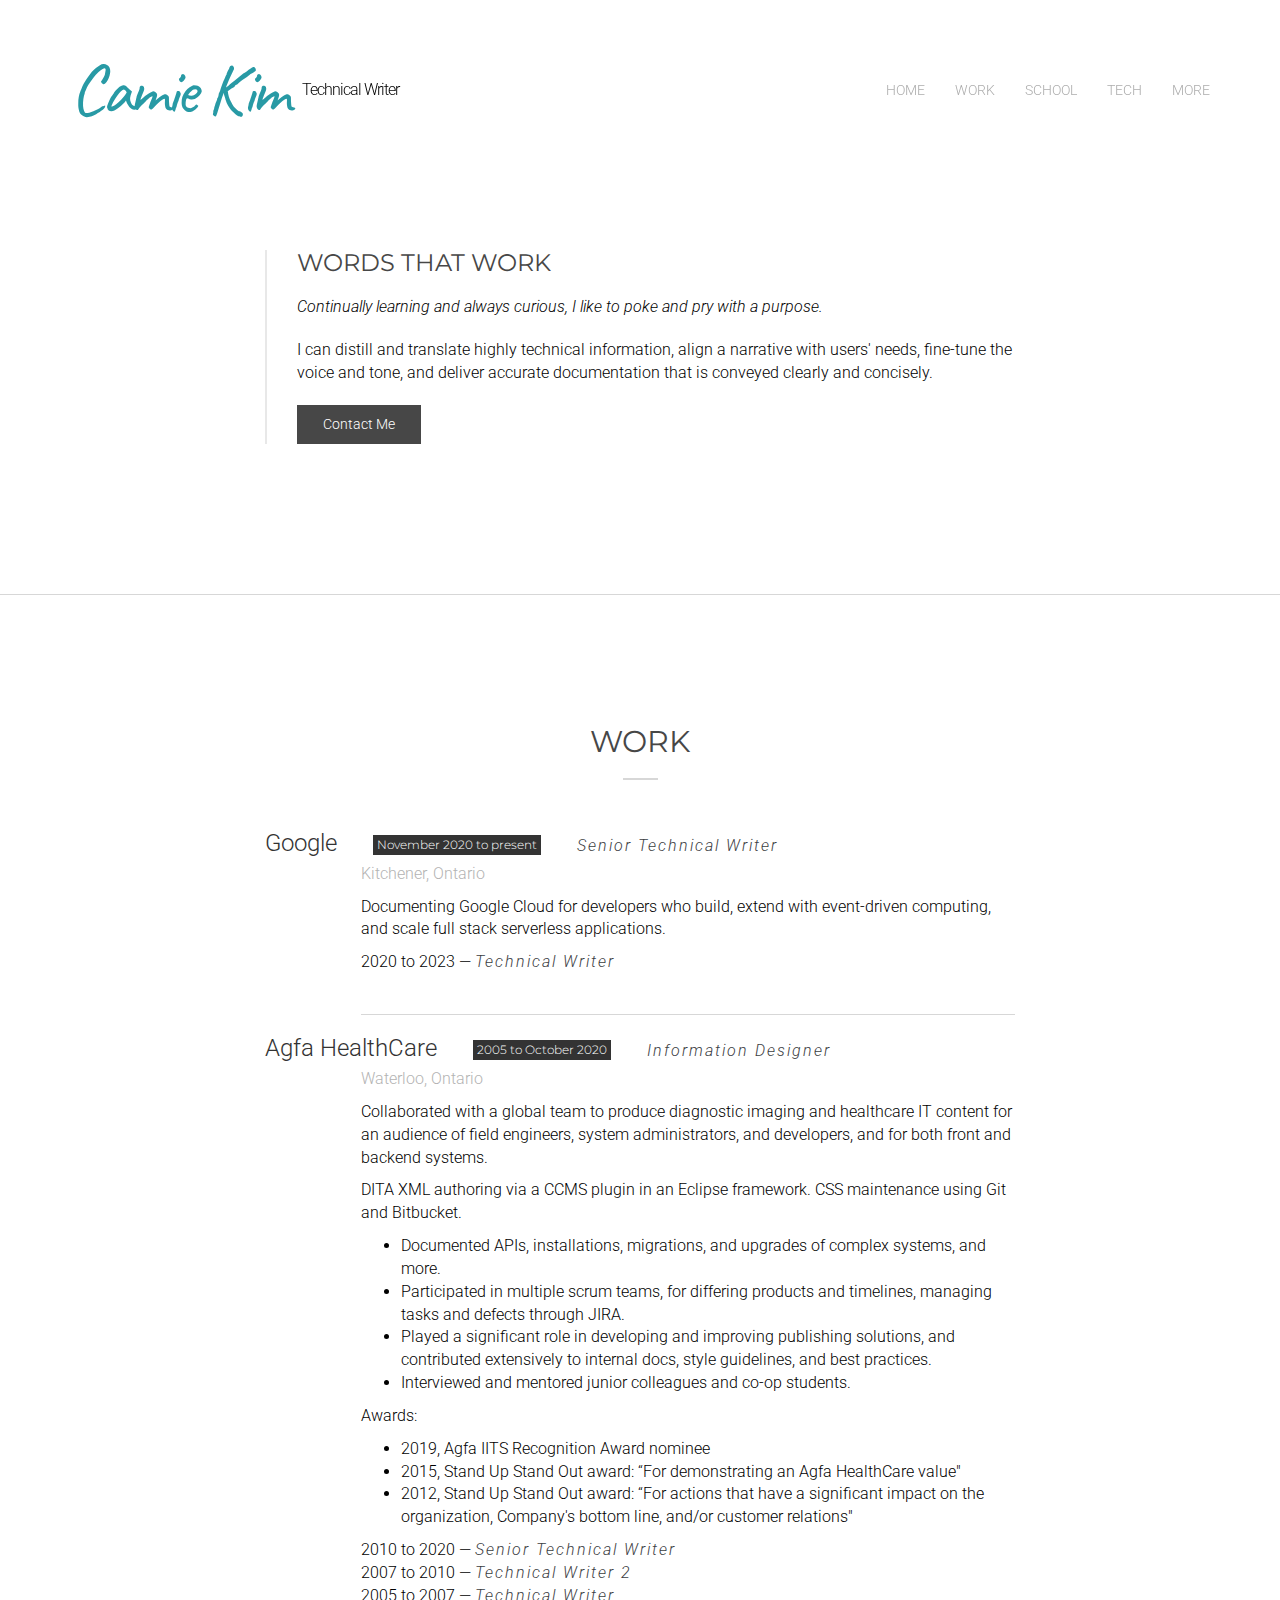
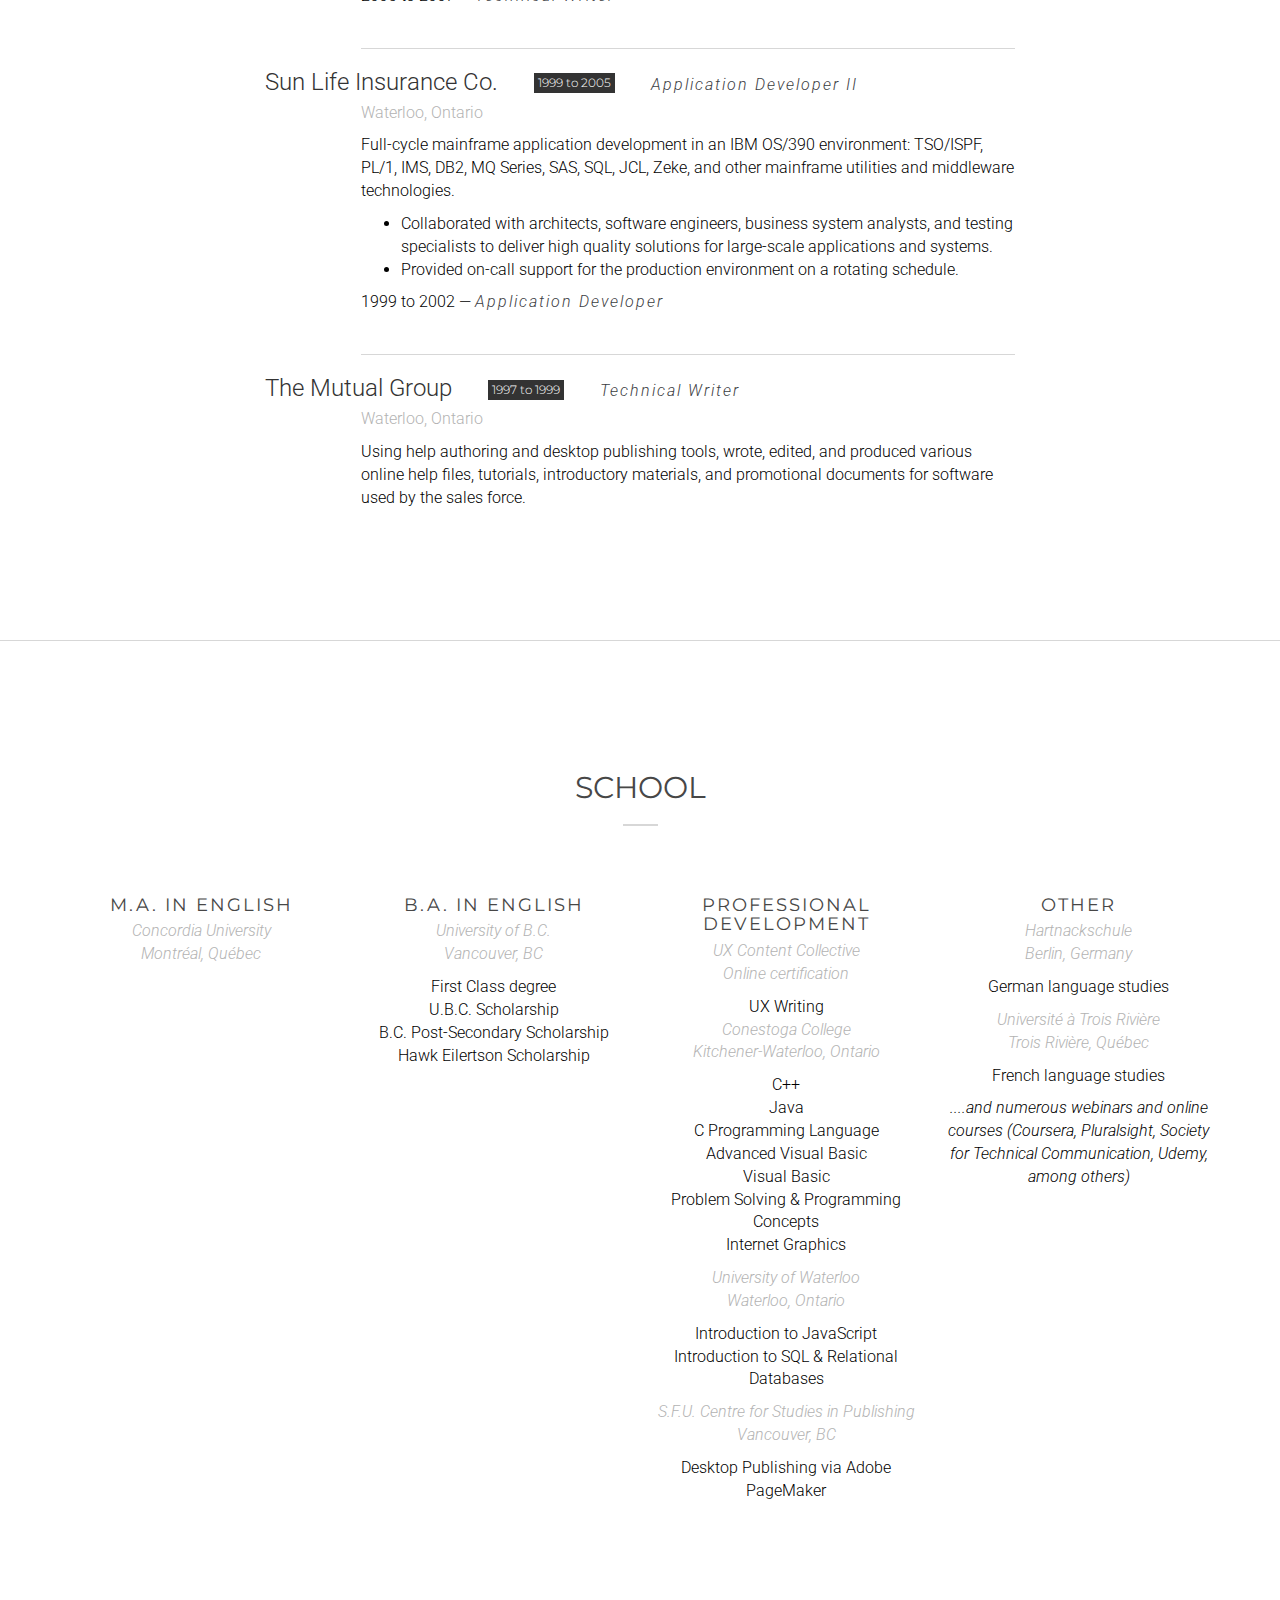
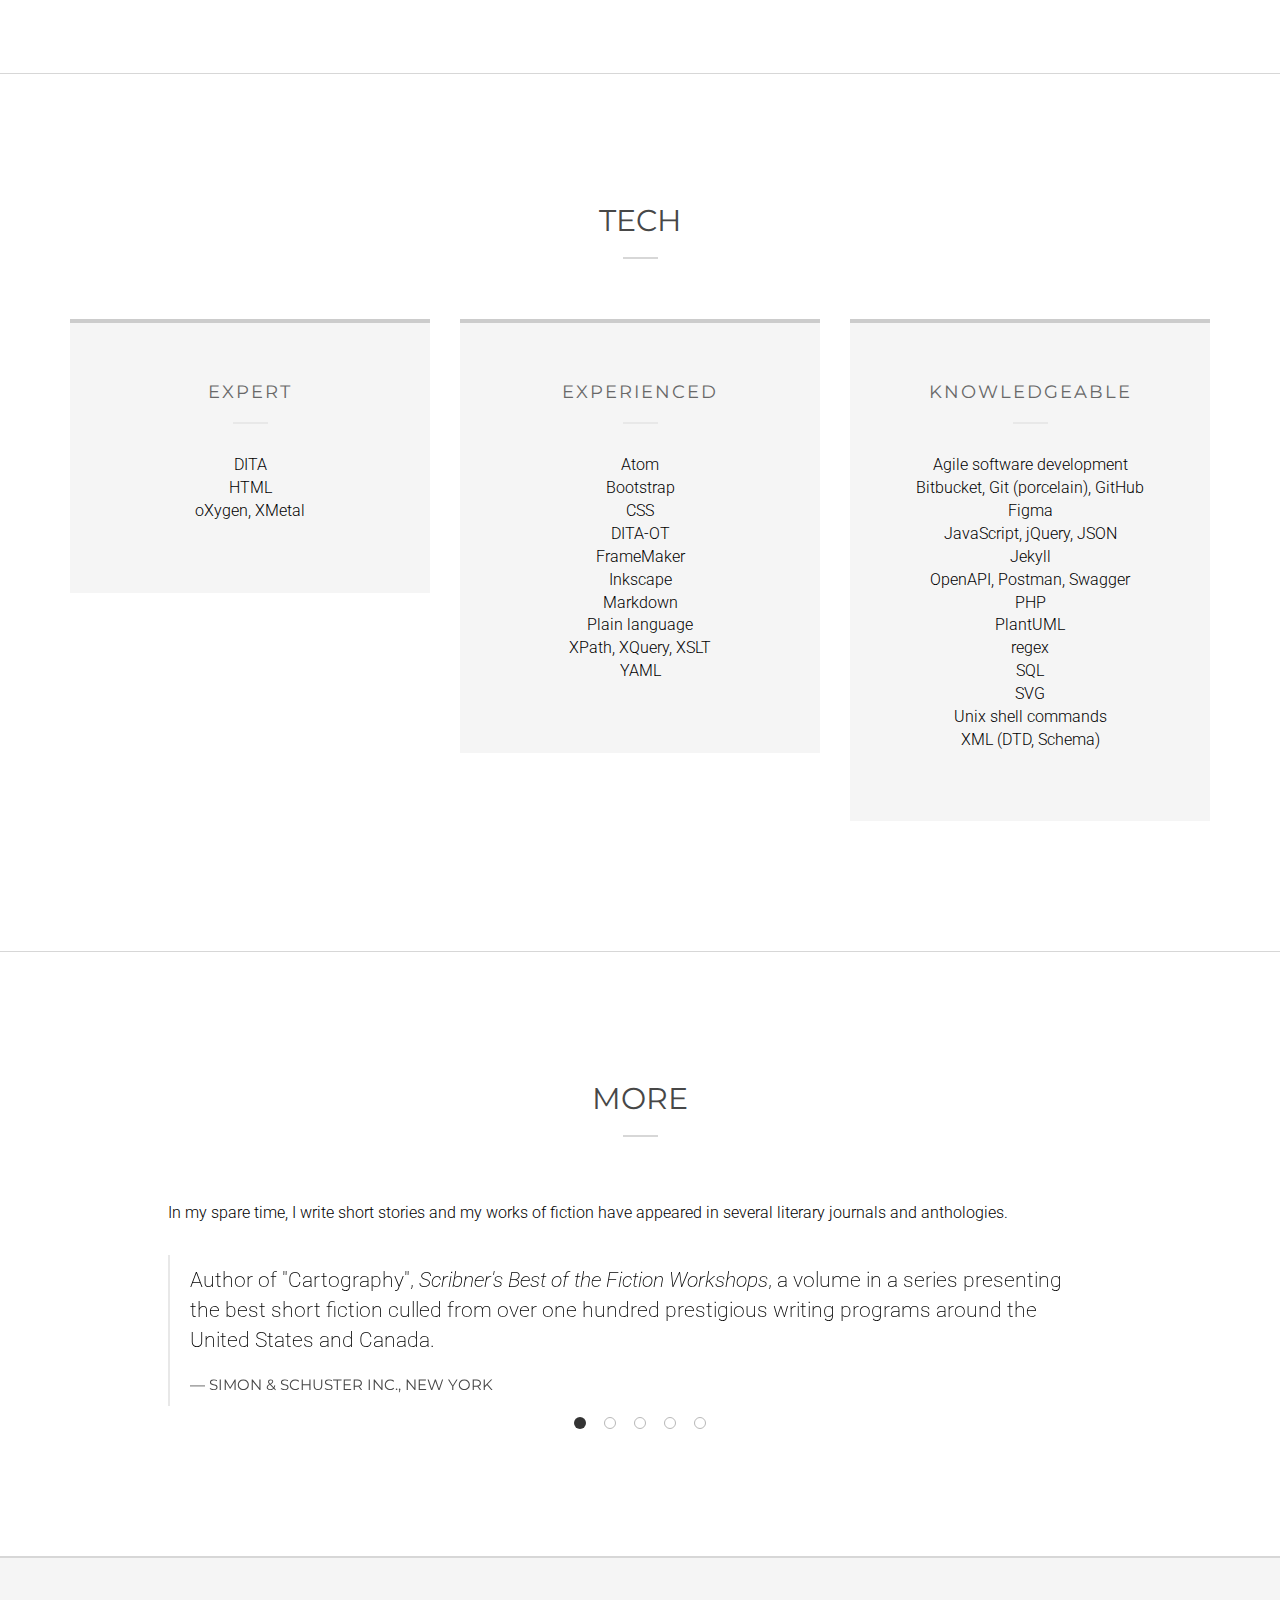
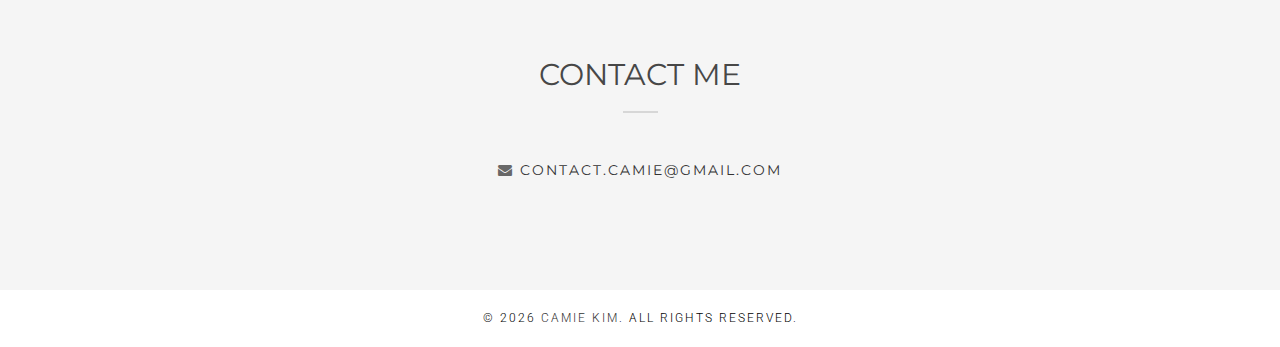
==== commit edd2d138: "Update index.html" ====
--- a/index.html
+++ b/index.html
@@ -235,7 +235,10 @@
 
 				<!-- Item 3 -->
 				<div class="col-sm-6 col-md-3 mt30-xs mt30-sm text-center topReveal">
-					<h4 class="mb5 spaced">Continuing Education</h4>
+					<h4 class="mb5 spaced">Professional Development</h4>
+					<p class="text-light no-margin-bottom"><em>UX Content Collective</em></p>
+					<p class="text-light"><em>Online certification</em></p>
+					<p class="no-margin-bottom">UX Writing</p>
 					<p class="text-light no-margin-bottom"><em>Conestoga College</em></p>
 					<p class="text-light"><em>Kitchener-Waterloo, Ontario</em></p>
 					<p class="no-margin-bottom">C++</p>
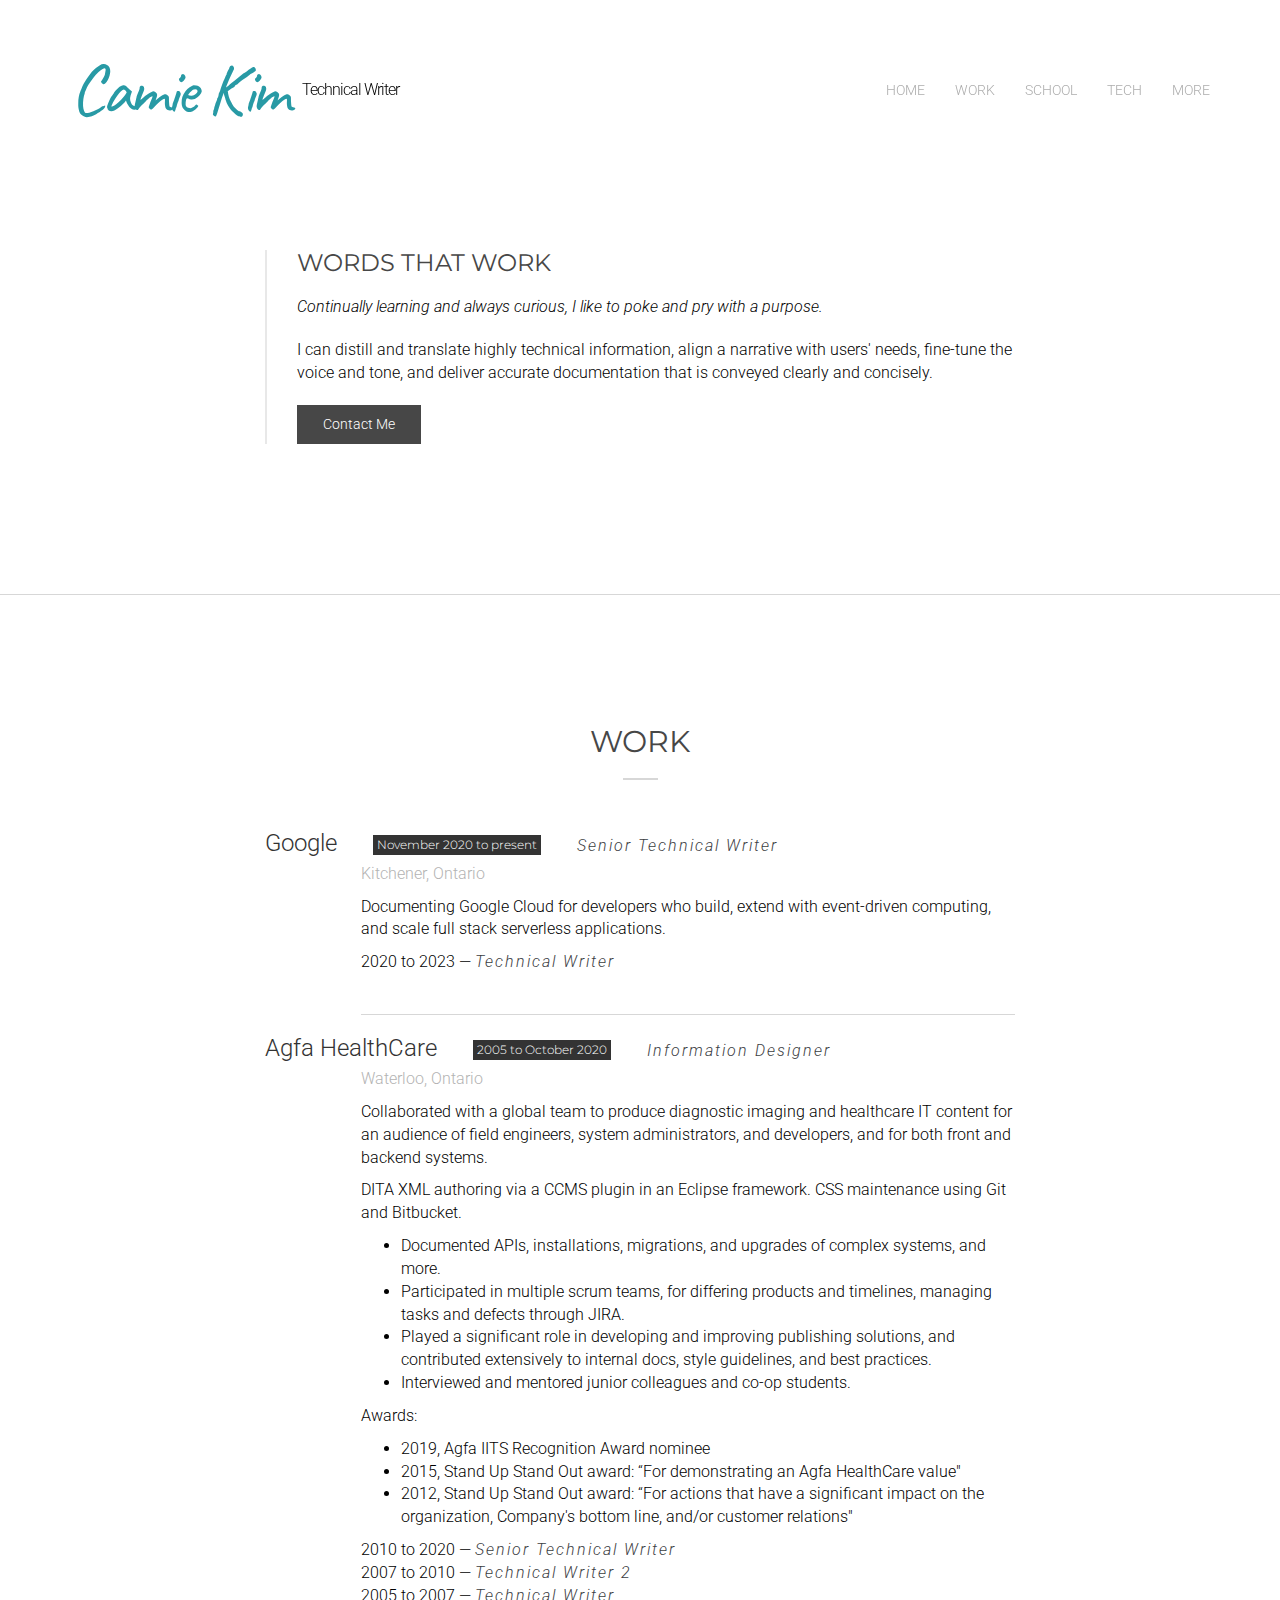
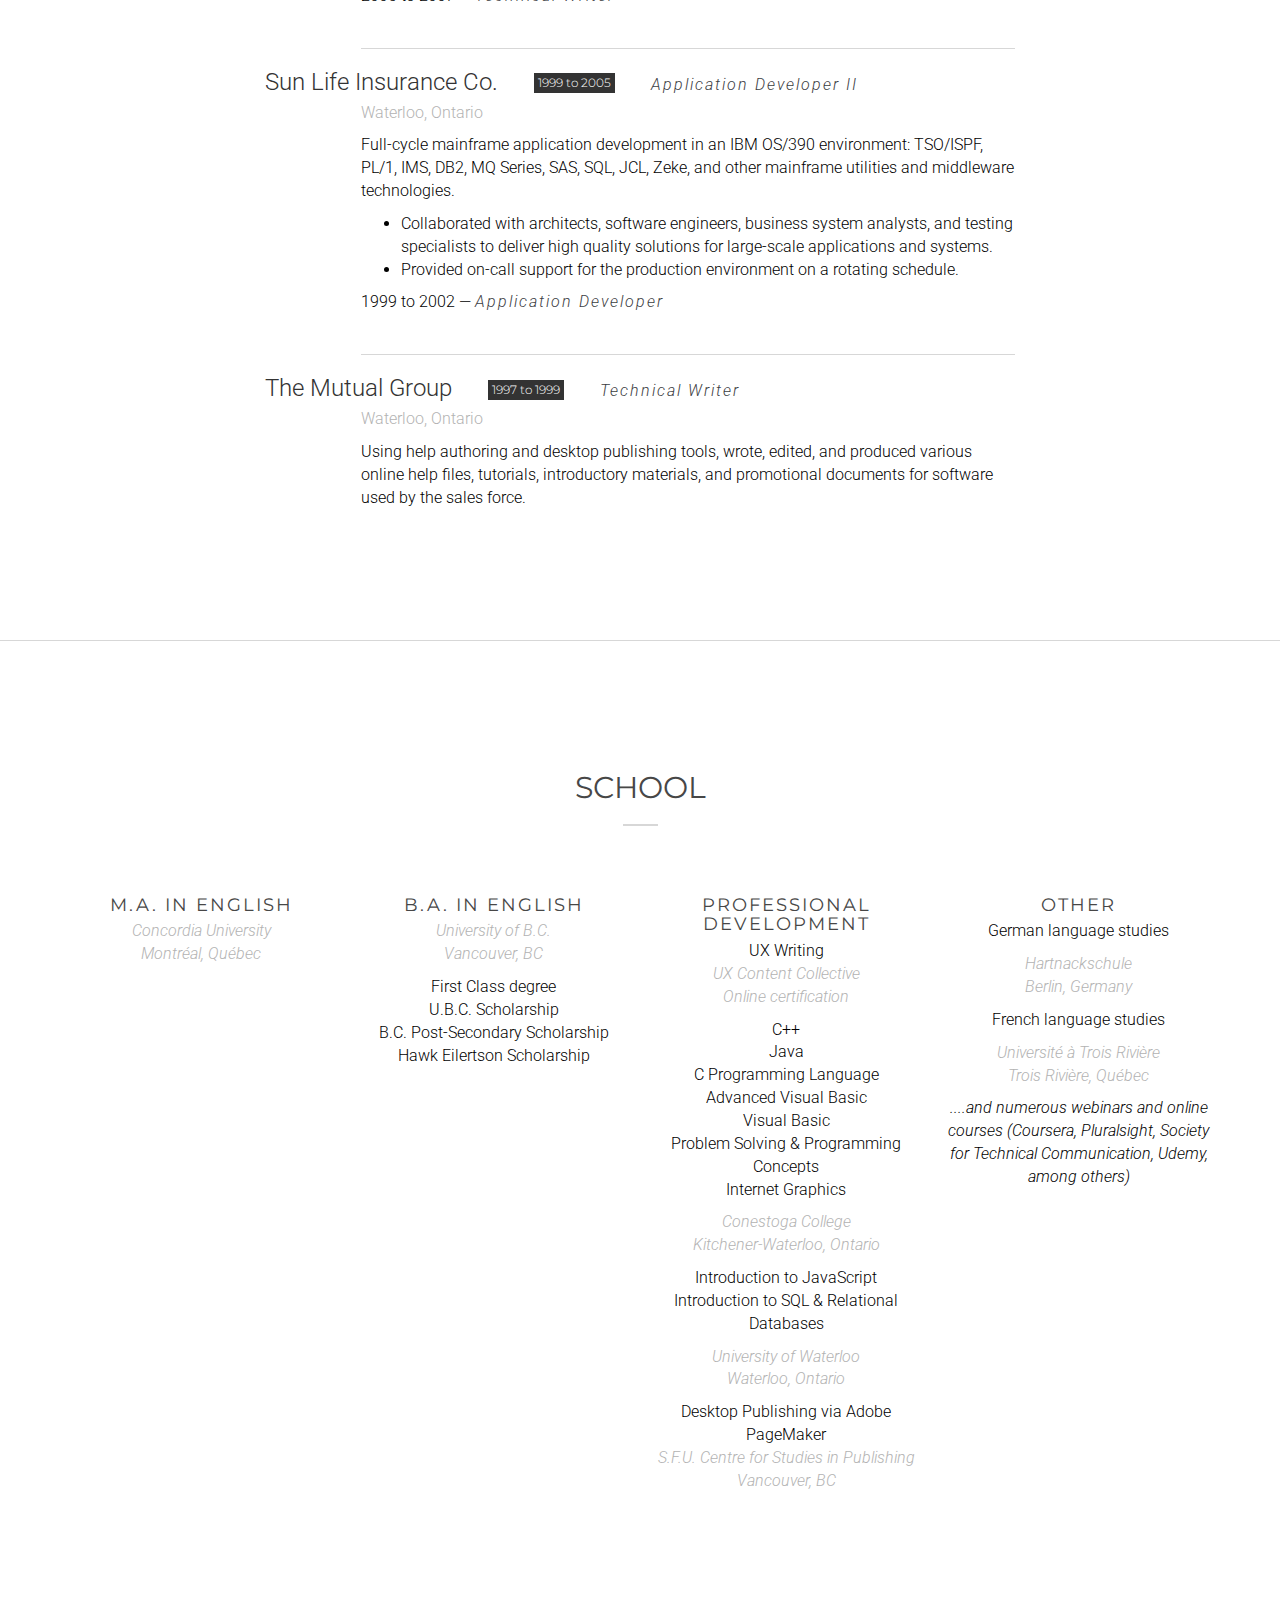
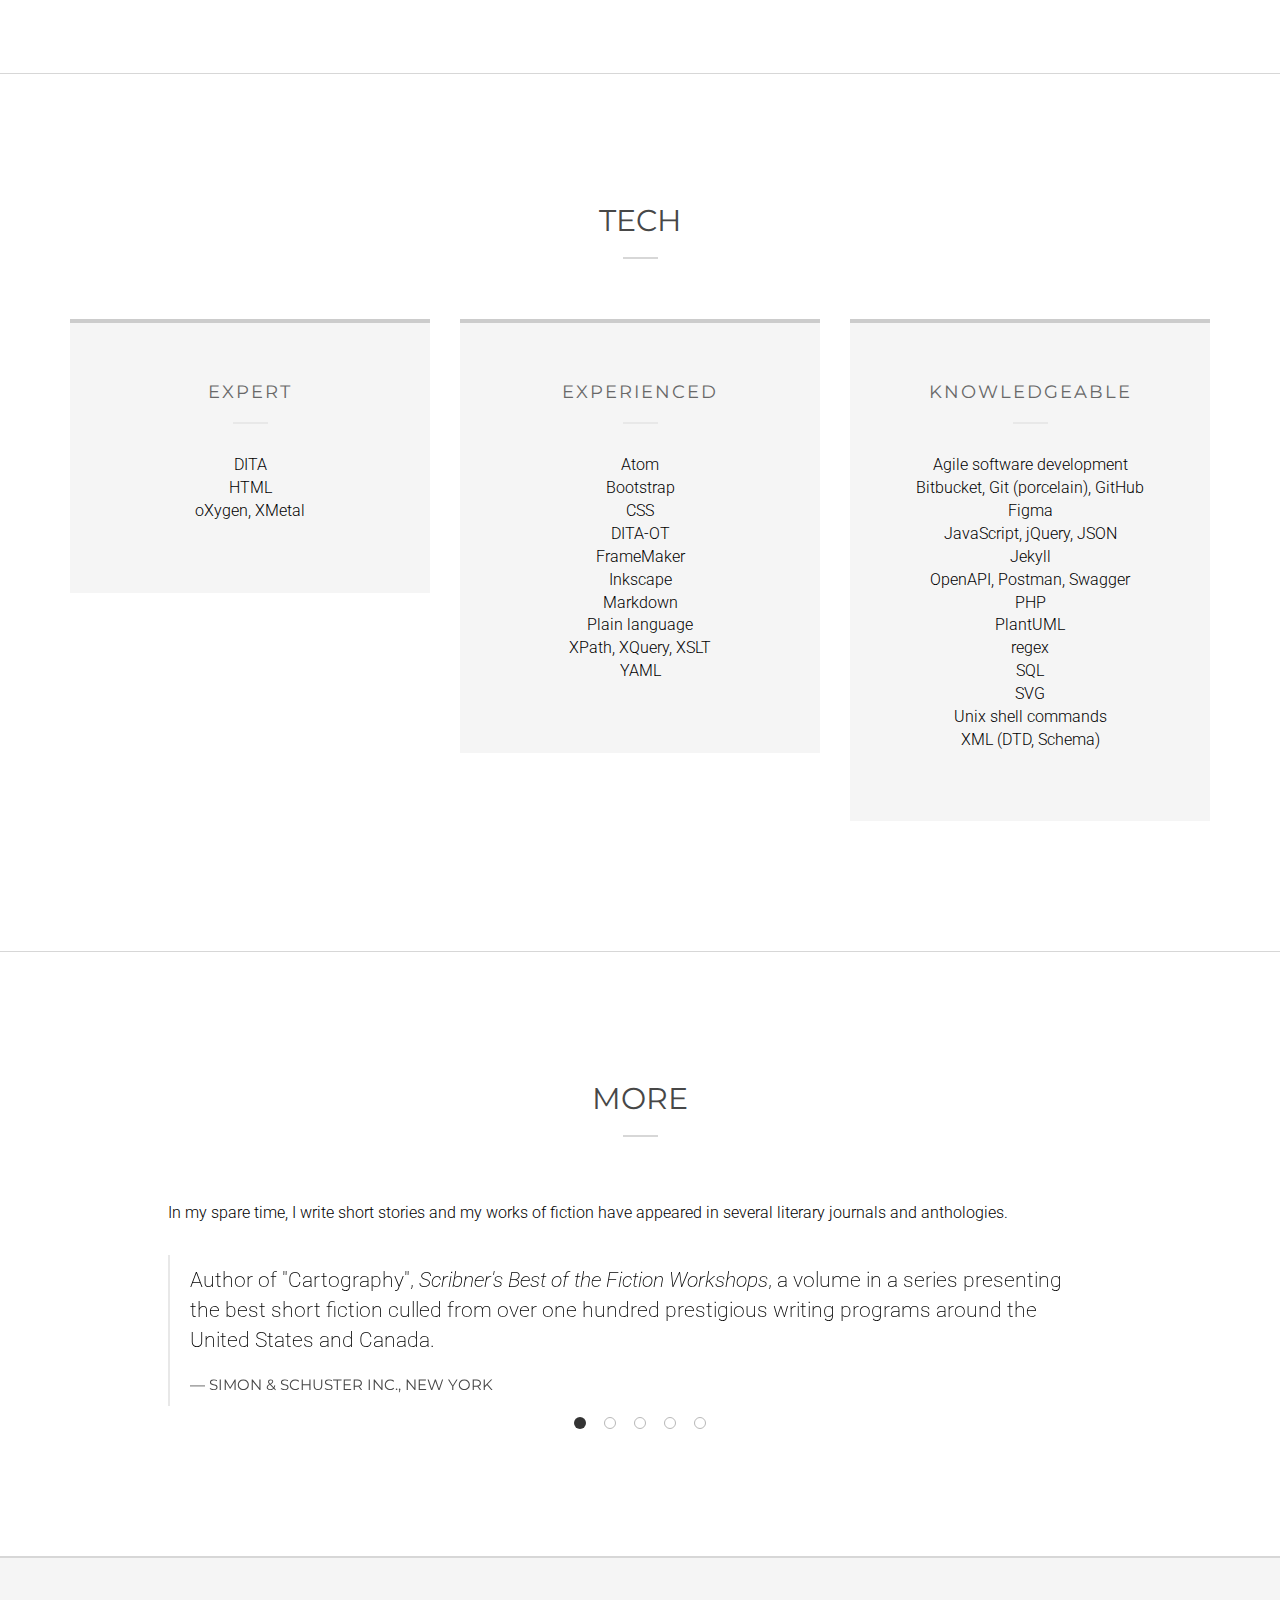
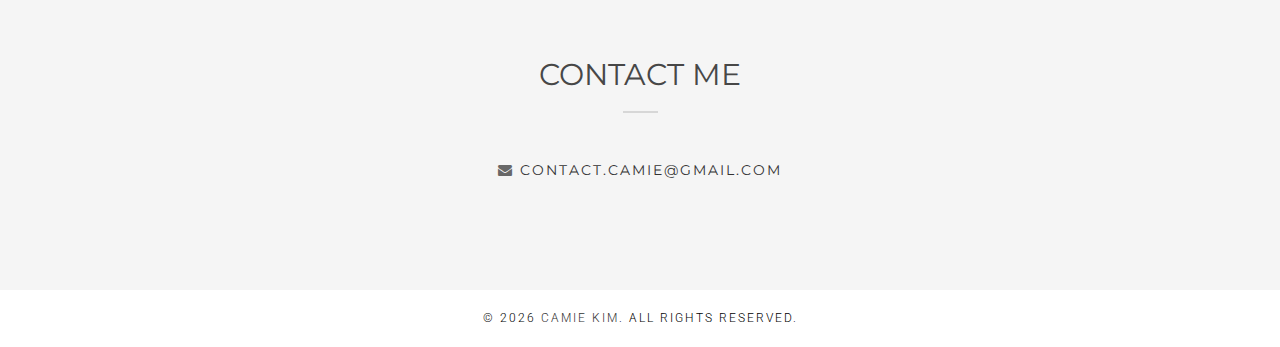
==== commit 9249b6bc: "Update index.html" ====
--- a/index.html
+++ b/index.html
@@ -236,11 +236,10 @@
 				<!-- Item 3 -->
 				<div class="col-sm-6 col-md-3 mt30-xs mt30-sm text-center topReveal">
 					<h4 class="mb5 spaced">Professional Development</h4>
+					<p class="no-margin-bottom">UX Writing</p>
 					<p class="text-light no-margin-bottom"><em>UX Content Collective</em></p>
 					<p class="text-light"><em>Online certification</em></p>
-					<p class="no-margin-bottom">UX Writing</p>
-					<p class="text-light no-margin-bottom"><em>Conestoga College</em></p>
-					<p class="text-light"><em>Kitchener-Waterloo, Ontario</em></p>
+					
 					<p class="no-margin-bottom">C++</p>
 					<p class="no-margin-bottom">Java</p>
 					<p class="no-margin-bottom">C Programming Language</p>
@@ -248,24 +247,30 @@
 					<p class="no-margin-bottom">Visual Basic </p>
 					<p class="no-margin-bottom">Problem Solving & Programming Concepts </p>
 					<p>Internet Graphics</p>
+					<p class="text-light no-margin-bottom"><em>Conestoga College</em></p>
+					<p class="text-light"><em>Kitchener-Waterloo, Ontario</em></p>
+					
+					<p class="no-margin-bottom">Introduction to JavaScript</p>
+					<p>Introduction to SQL & Relational Databases</p>
 					<p class="text-light no-margin-bottom"><em>University of Waterloo</em></p>
 					<p class="text-light"><em>Waterloo, Ontario</em></p>
-					<p class="no-margin-bottom">Introduction to JavaScript</p>
-					<p>Introduction to SQL & Relational Databases</p>
+					
+					<p class="no-margin-bottom">Desktop Publishing via Adobe PageMaker</p>
 					<p class="text-light no-margin-bottom"><em>S.F.U. Centre for Studies in Publishing</em></p>
 					<p class="text-light"><em>Vancouver, BC</em></p>
-					<p class="no-margin-bottom">Desktop Publishing via Adobe PageMaker</p>
 				</div><!-- /.column -->
 
 				<!-- Item 4 -->
 				<div class="col-sm-6 col-md-3 mt30-xs mt30-sm text-center bottomReveal">
 					<h4 class="mb5 spaced">Other</h4>
+					
+					<p>German language studies</p>
 					<p class="text-light no-margin-bottom"><em>Hartnackschule</em></p>
 					<p class="text-light"><em>Berlin, Germany</em></p>
-					<p>German language studies</p>
+					
+					<p>French language studies</p>
 					<p class="text-light no-margin-bottom"><em>Université à Trois Rivière</em></p>
 					<p class="text-light"><em>Trois Rivière, Québec</em></p>
-					<p>French language studies</p>
 					<p class="no-margin-bottom"><em>....and numerous webinars and online courses
 					(Coursera, Pluralsight, Society for Technical Communication, Udemy, among others)</em></p>
 				</div><!-- /.column -->
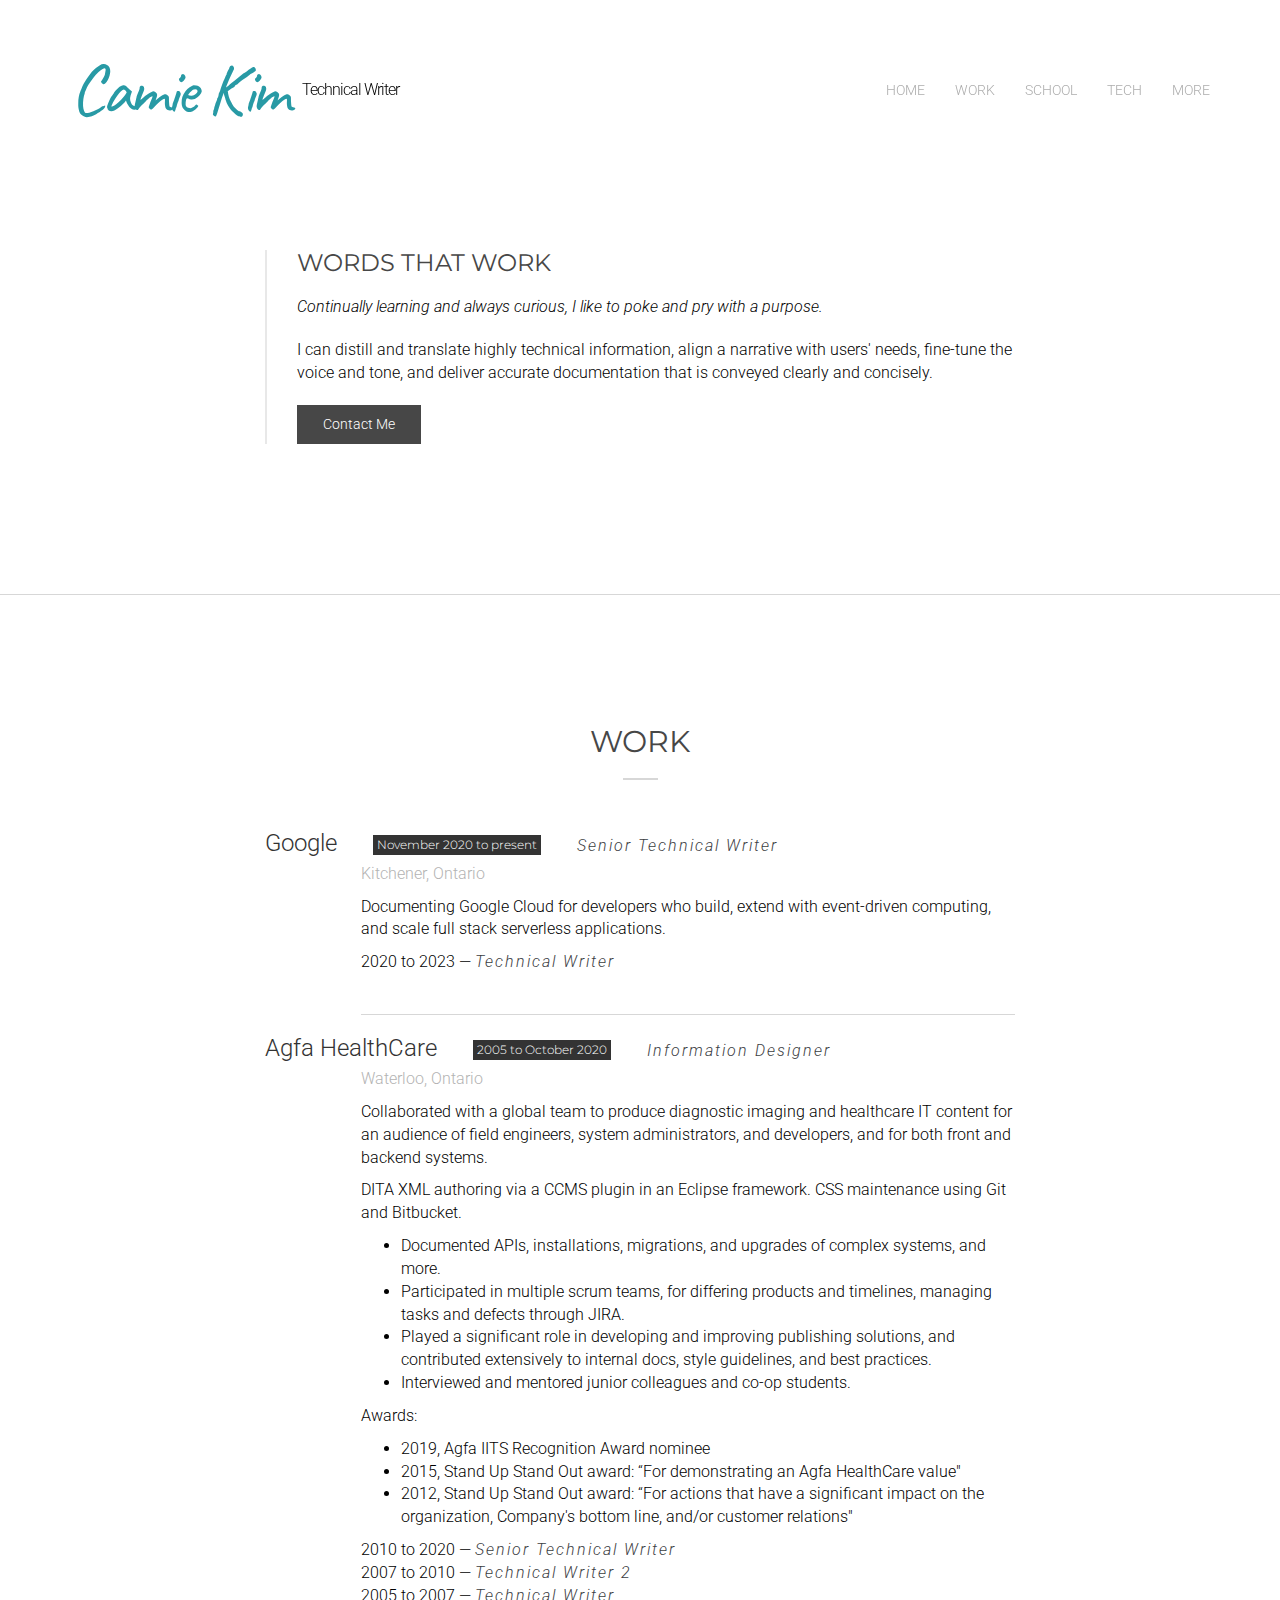
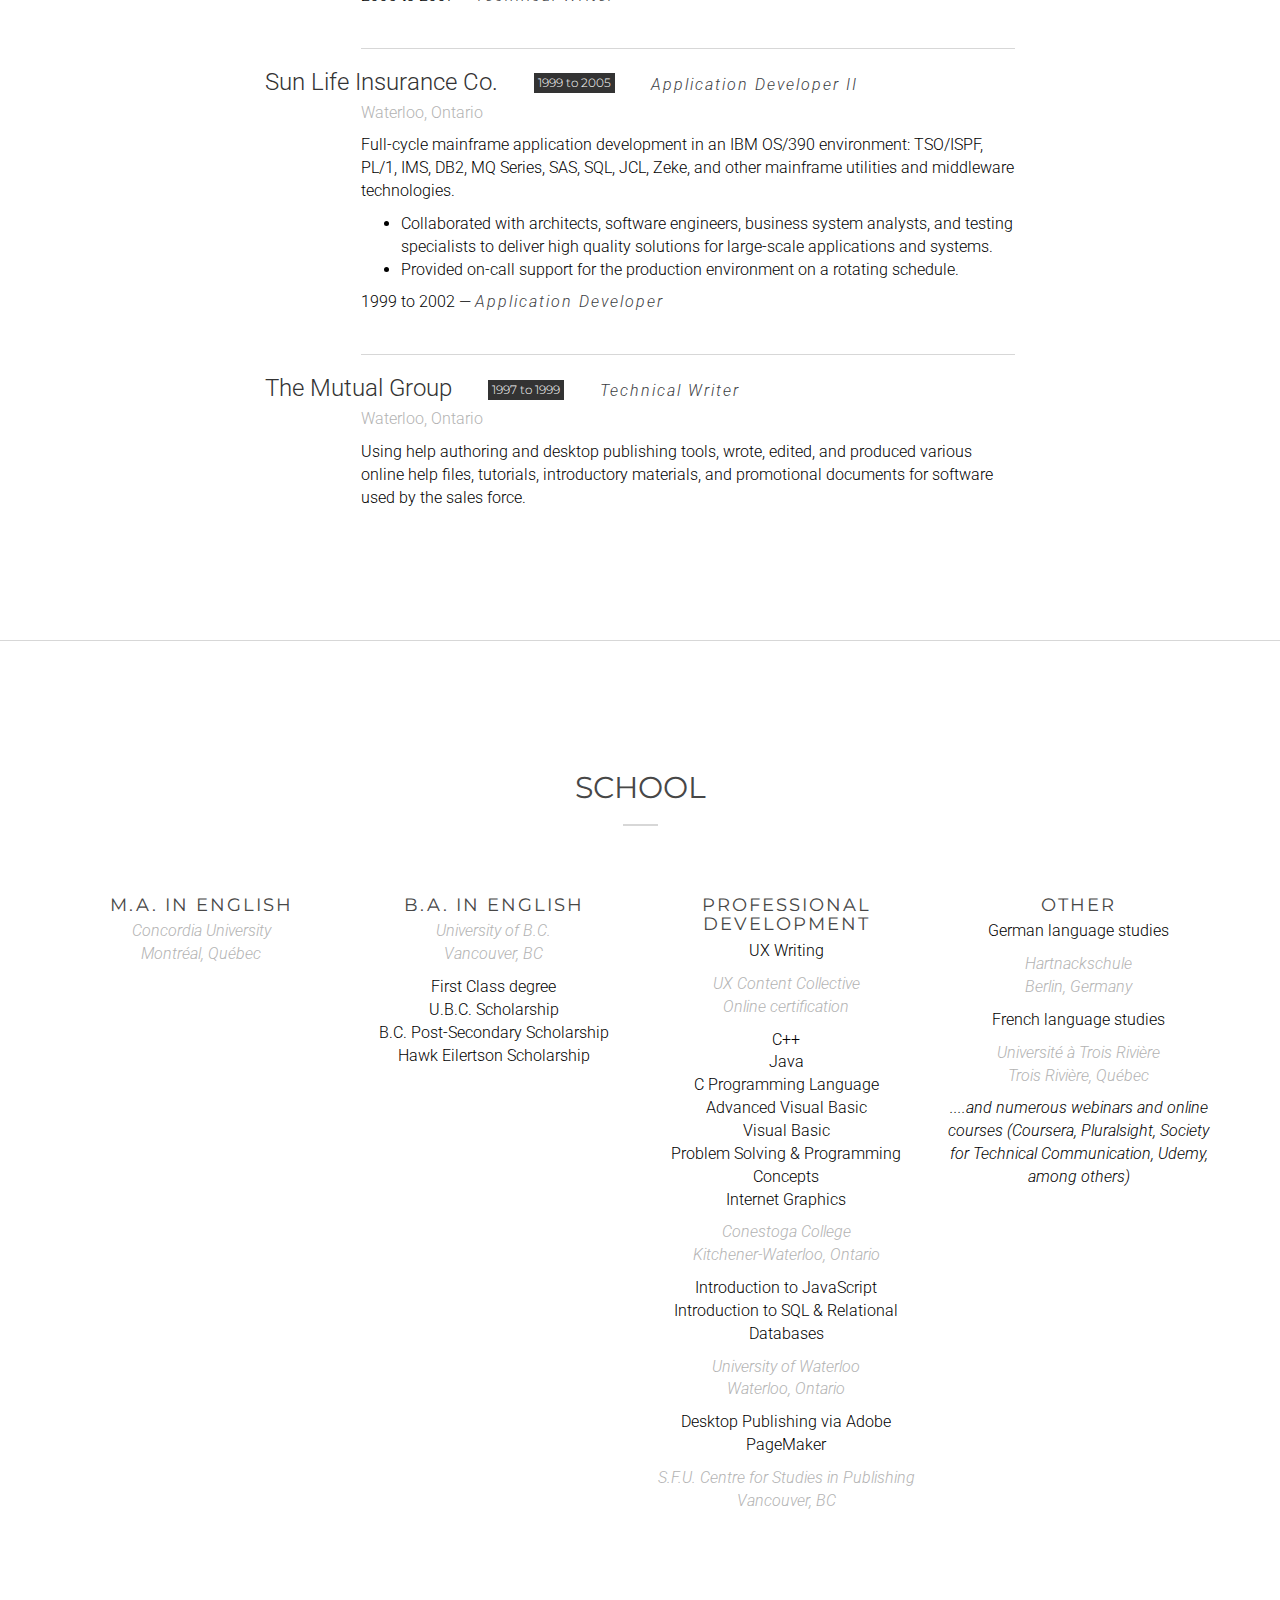
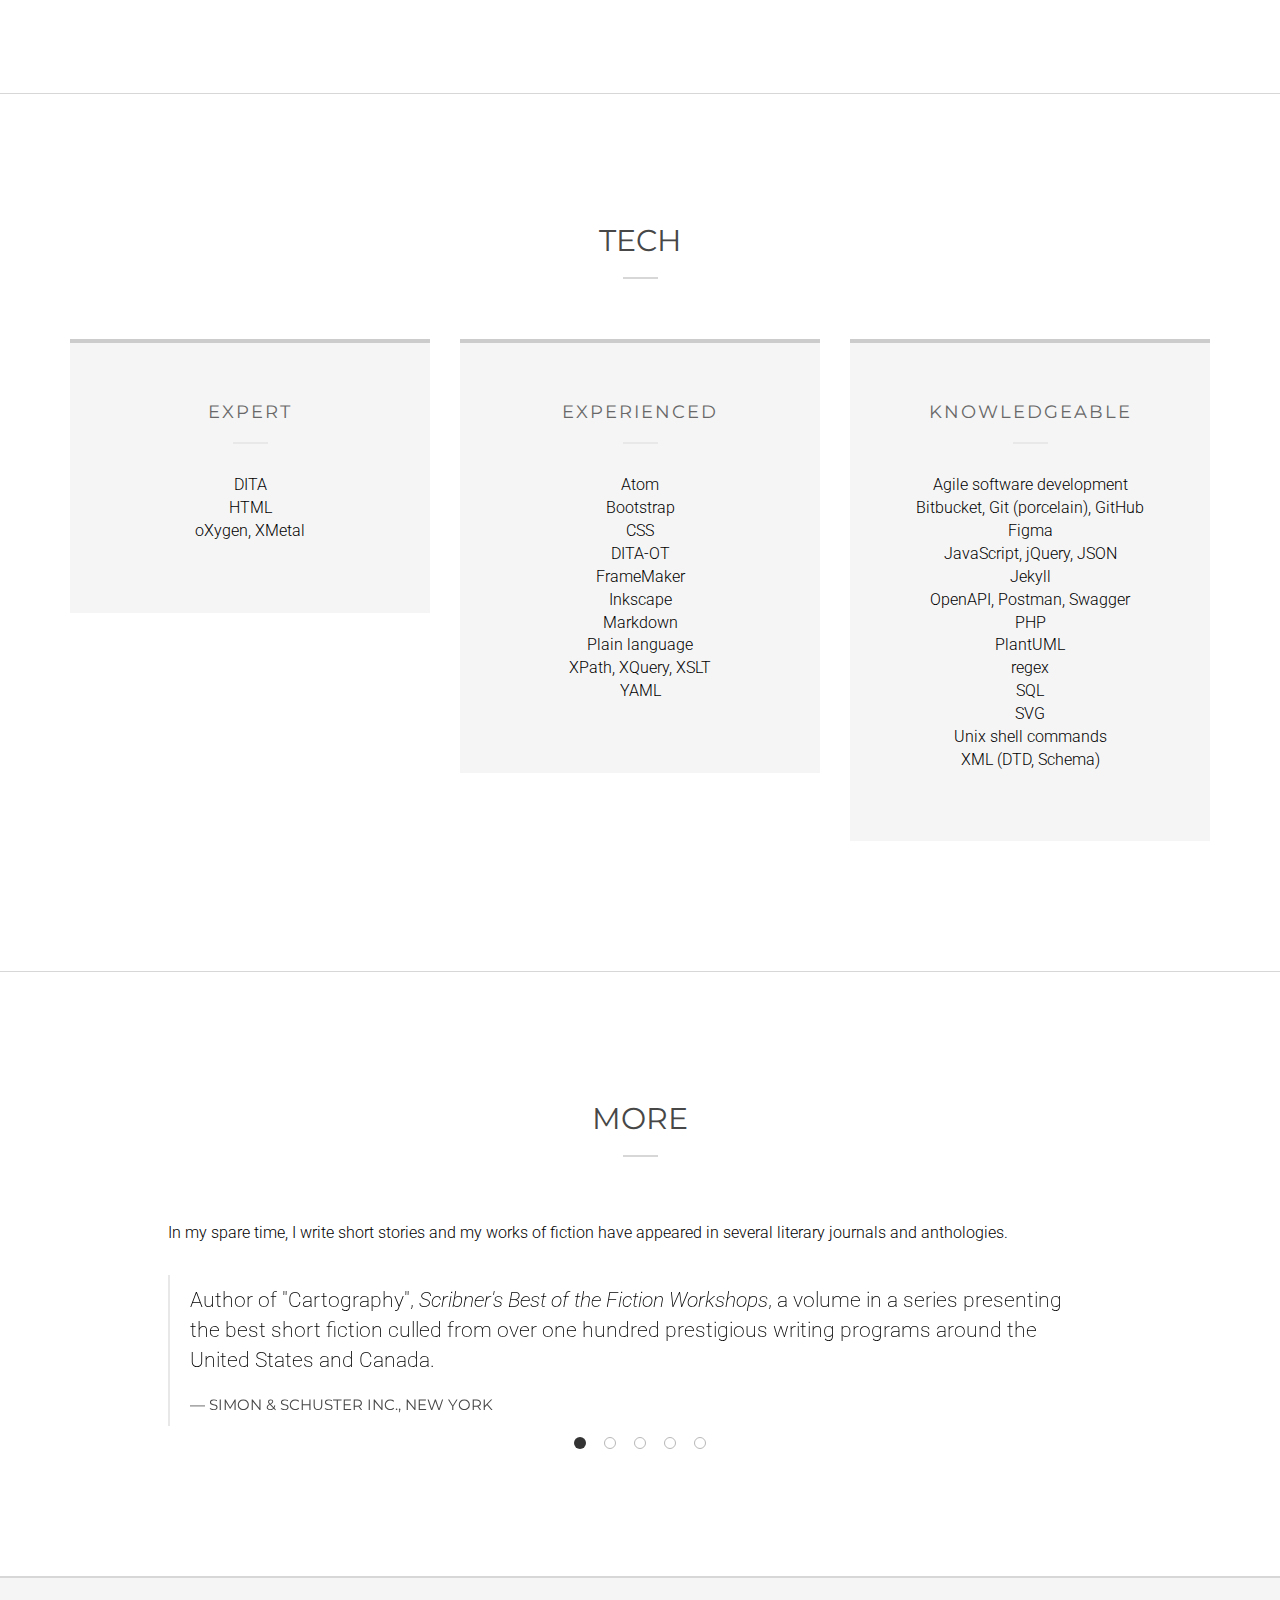
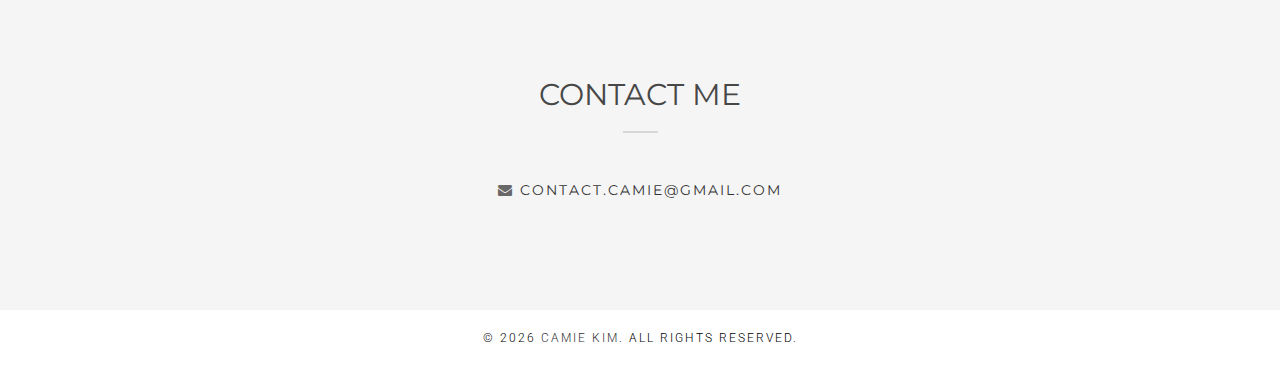
==== commit 041d488b: "Update index.html" ====
--- a/index.html
+++ b/index.html
@@ -236,7 +236,7 @@
 				<!-- Item 3 -->
 				<div class="col-sm-6 col-md-3 mt30-xs mt30-sm text-center topReveal">
 					<h4 class="mb5 spaced">Professional Development</h4>
-					<p class="no-margin-bottom">UX Writing</p>
+					<p>UX Writing</p>
 					<p class="text-light no-margin-bottom"><em>UX Content Collective</em></p>
 					<p class="text-light"><em>Online certification</em></p>
 					
@@ -255,7 +255,7 @@
 					<p class="text-light no-margin-bottom"><em>University of Waterloo</em></p>
 					<p class="text-light"><em>Waterloo, Ontario</em></p>
 					
-					<p class="no-margin-bottom">Desktop Publishing via Adobe PageMaker</p>
+					<p>Desktop Publishing via Adobe PageMaker</p>
 					<p class="text-light no-margin-bottom"><em>S.F.U. Centre for Studies in Publishing</em></p>
 					<p class="text-light"><em>Vancouver, BC</em></p>
 				</div><!-- /.column -->
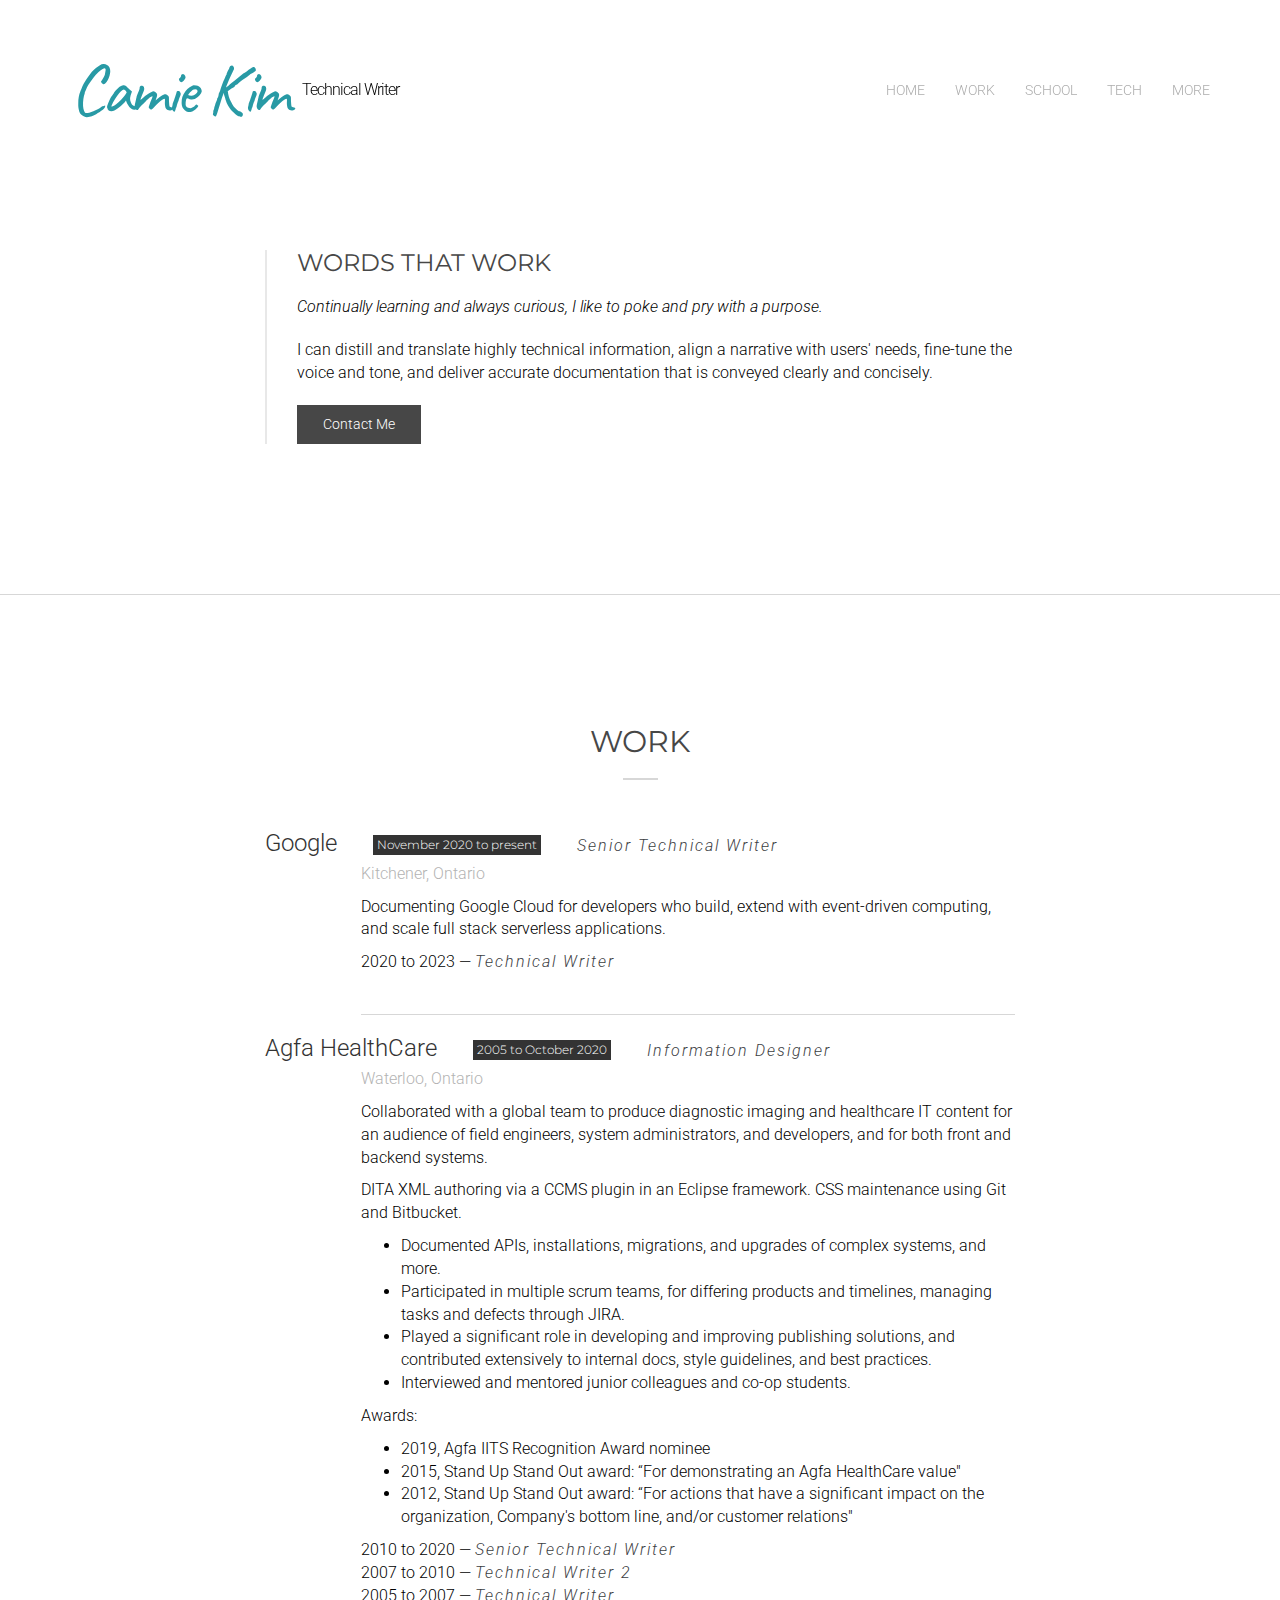
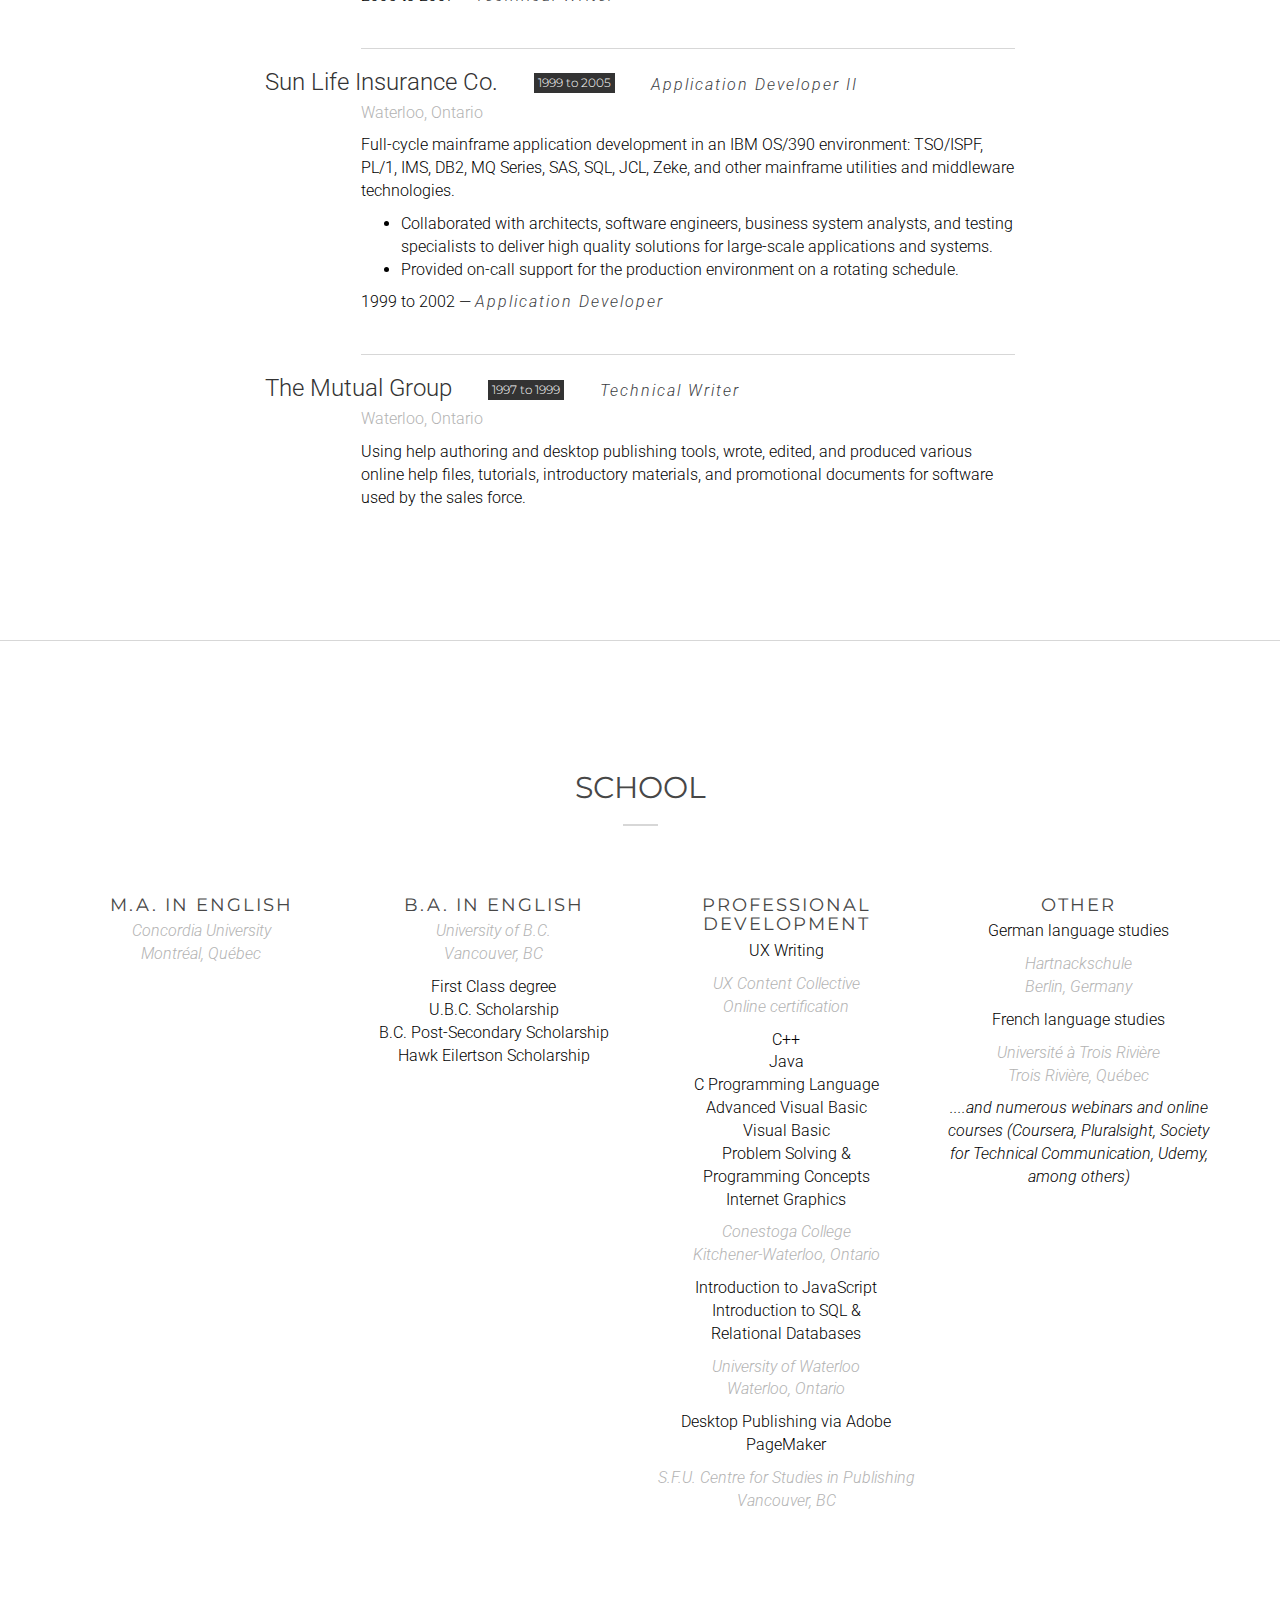
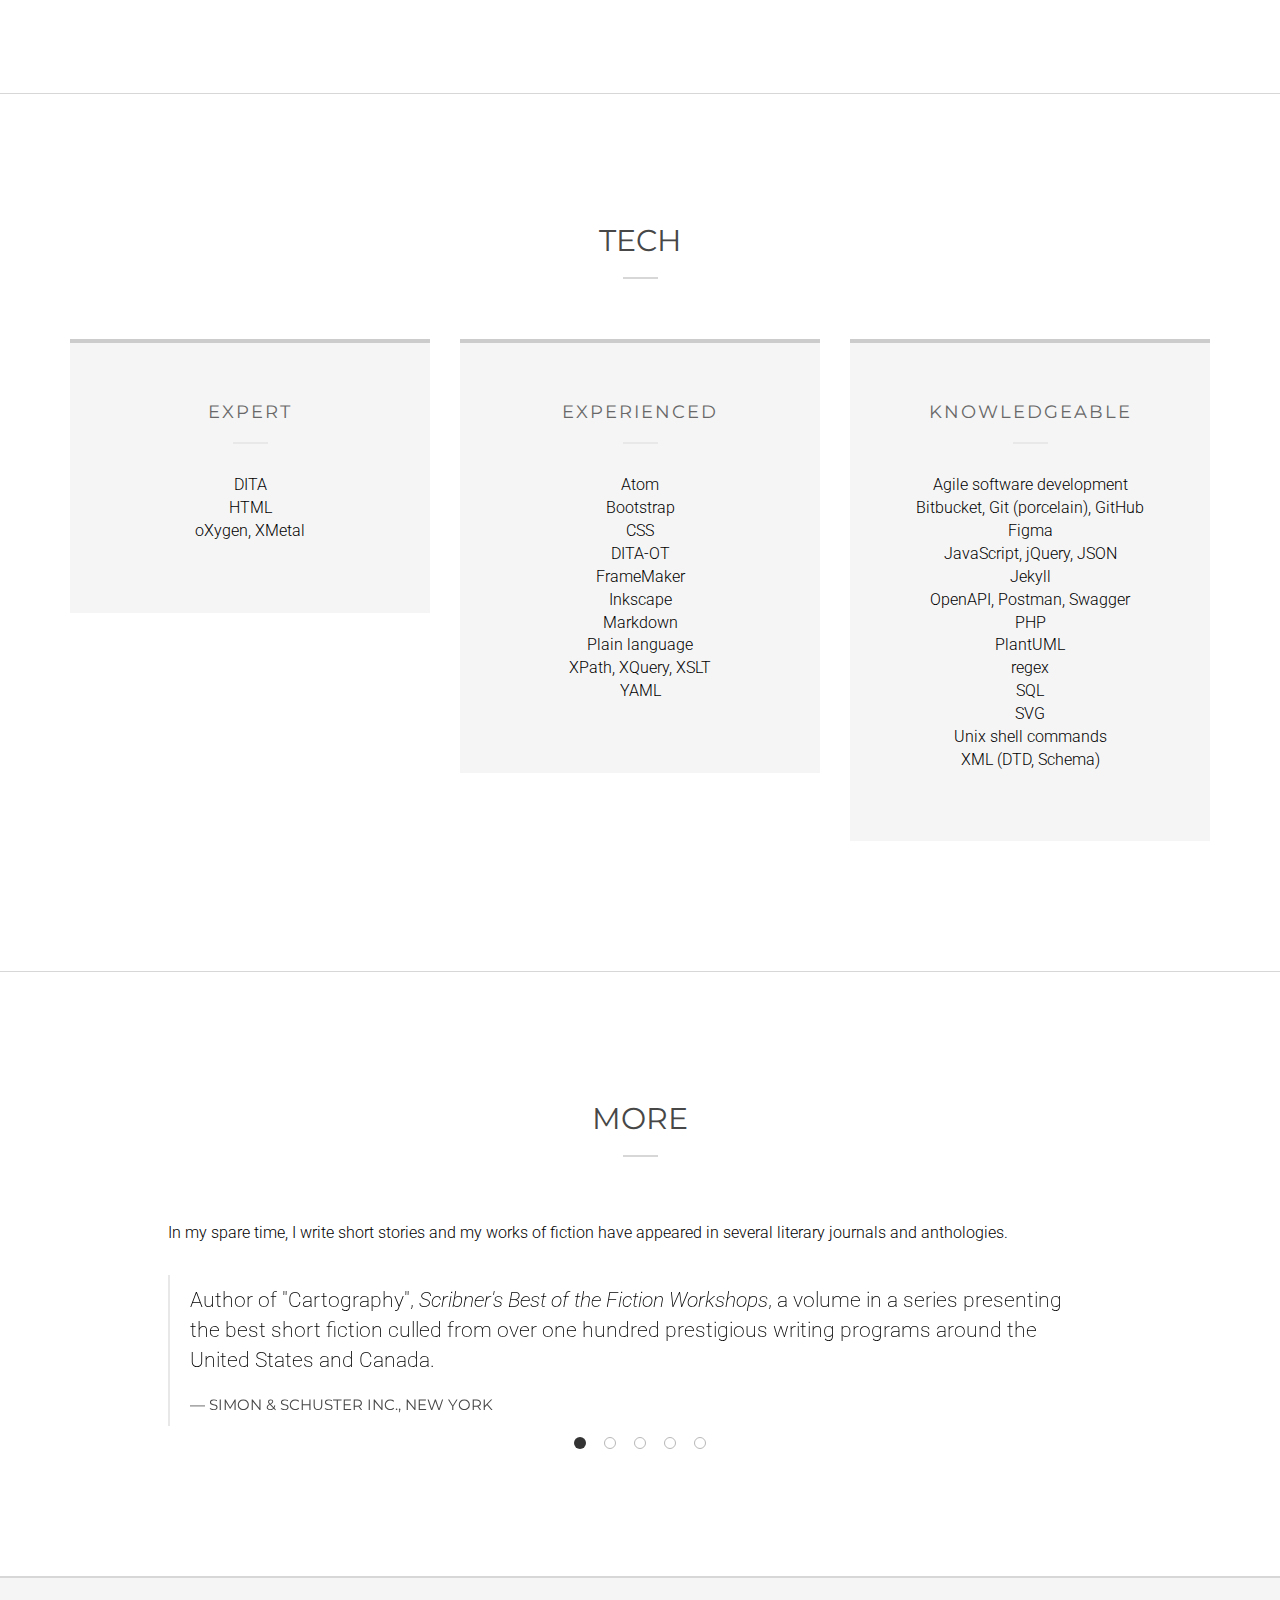
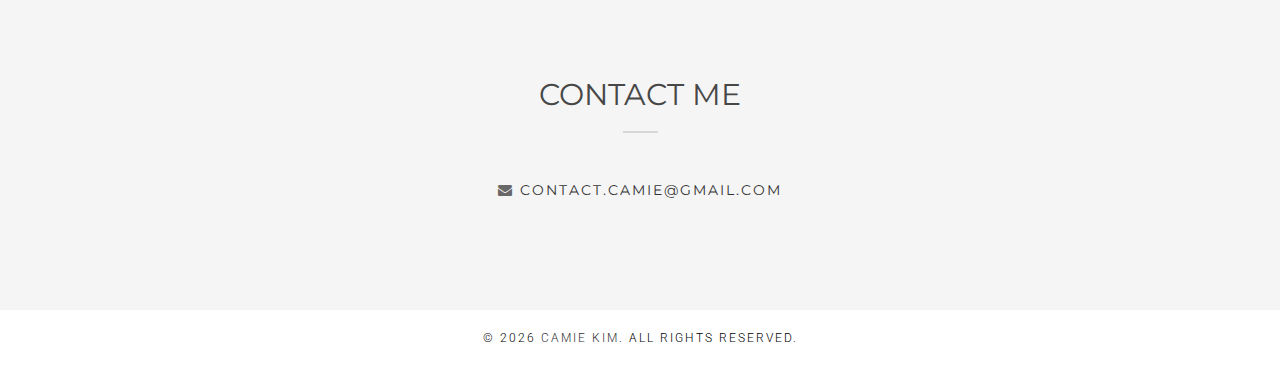
==== commit ba8d074b: "Update index.html" ====
--- a/index.html
+++ b/index.html
@@ -245,13 +245,13 @@
 					<p class="no-margin-bottom">C Programming Language</p>
 					<p class="no-margin-bottom">Advanced Visual Basic </p>
 					<p class="no-margin-bottom">Visual Basic </p>
-					<p class="no-margin-bottom">Problem Solving & Programming Concepts </p>
+					<p class="no-margin-bottom">Problem Solving & Programming&nbsp;Concepts </p>
 					<p>Internet Graphics</p>
 					<p class="text-light no-margin-bottom"><em>Conestoga College</em></p>
 					<p class="text-light"><em>Kitchener-Waterloo, Ontario</em></p>
 					
 					<p class="no-margin-bottom">Introduction to JavaScript</p>
-					<p>Introduction to SQL & Relational Databases</p>
+					<p>Introduction to SQL & Relational&nbsp;Databases</p>
 					<p class="text-light no-margin-bottom"><em>University of Waterloo</em></p>
 					<p class="text-light"><em>Waterloo, Ontario</em></p>
 					
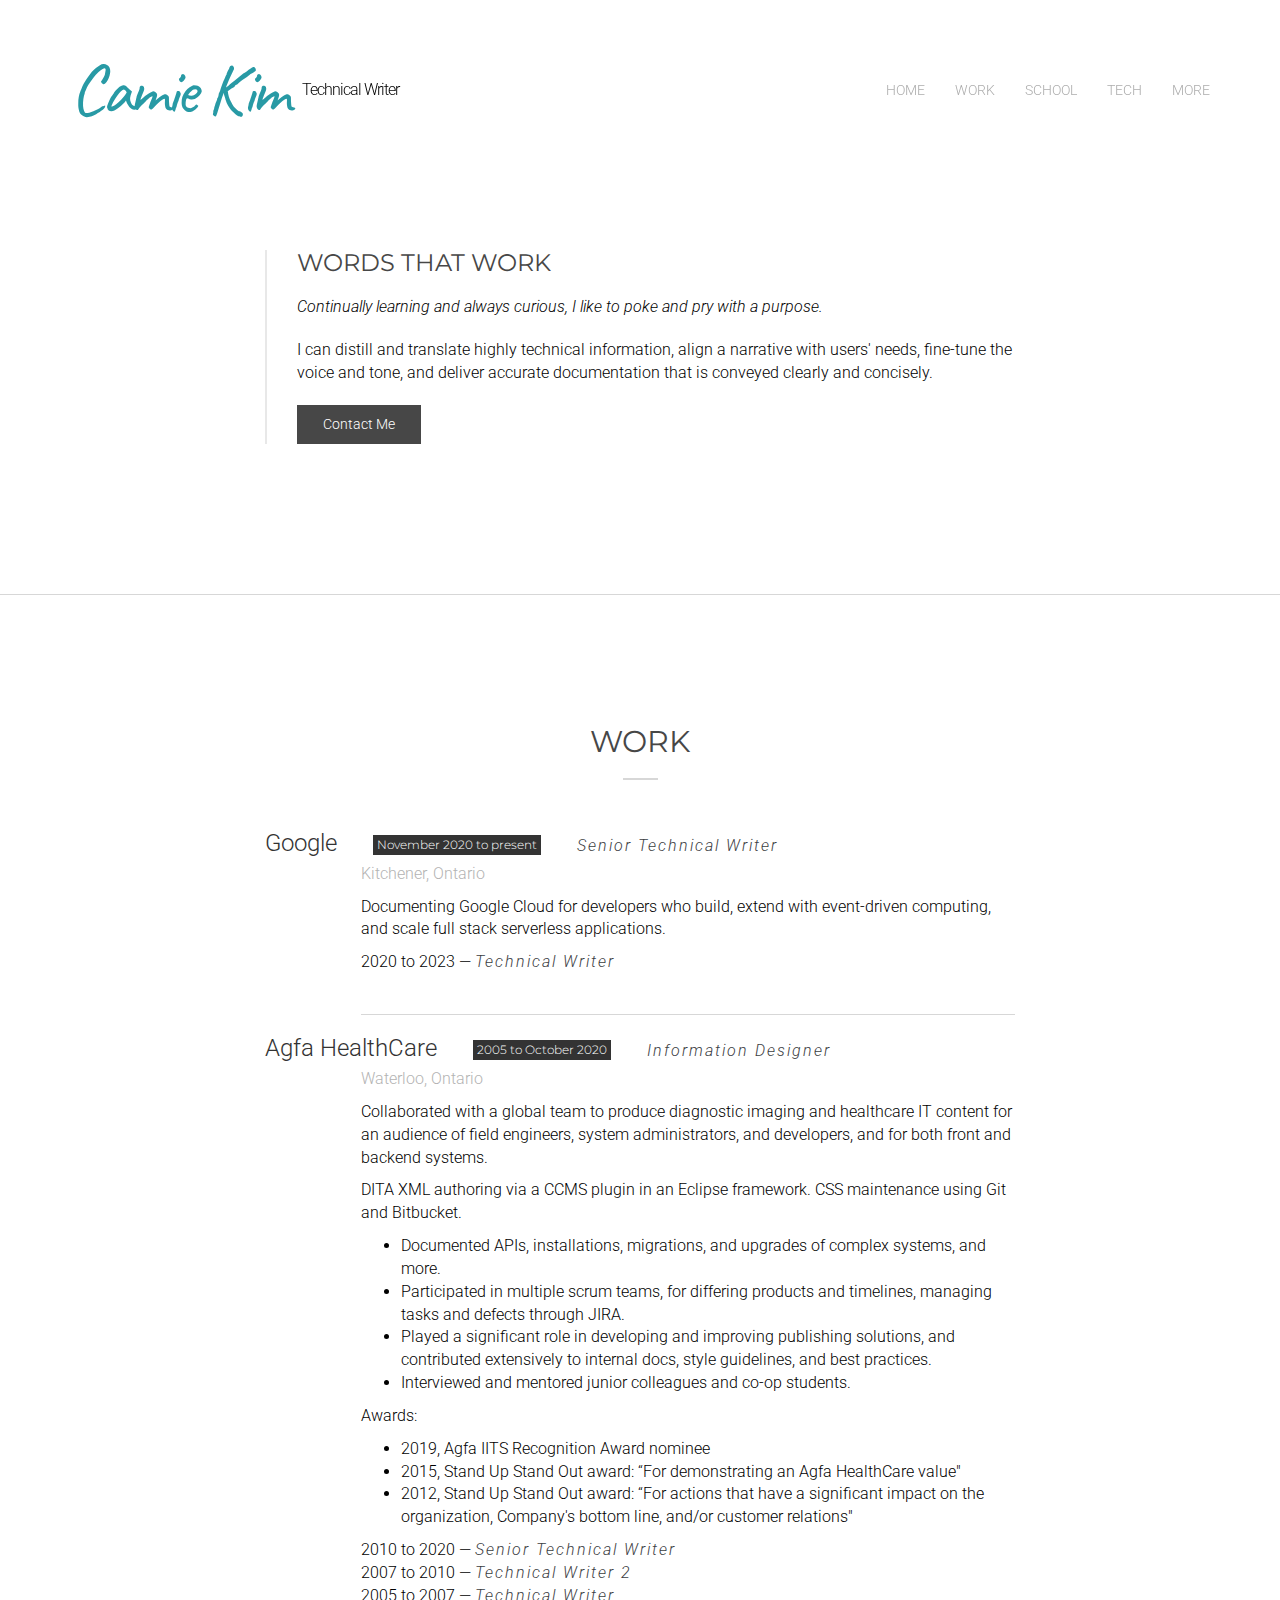
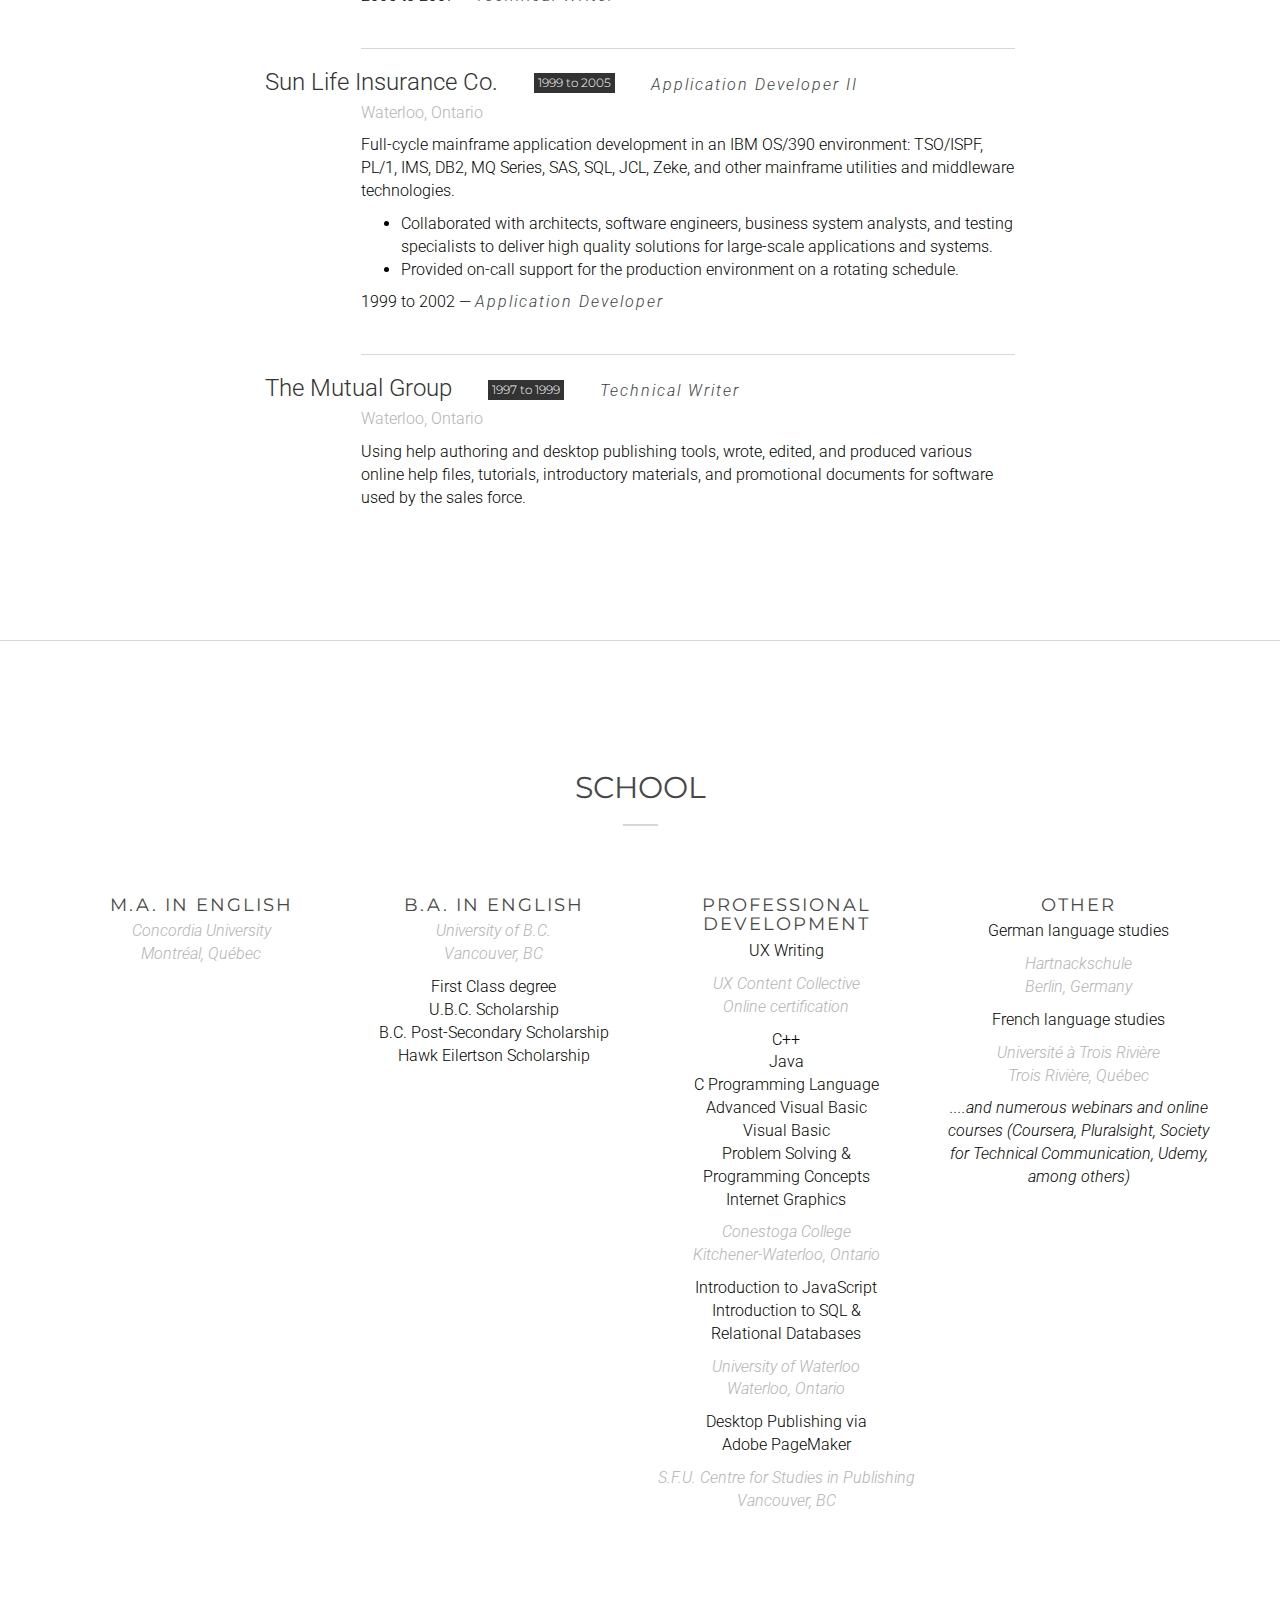
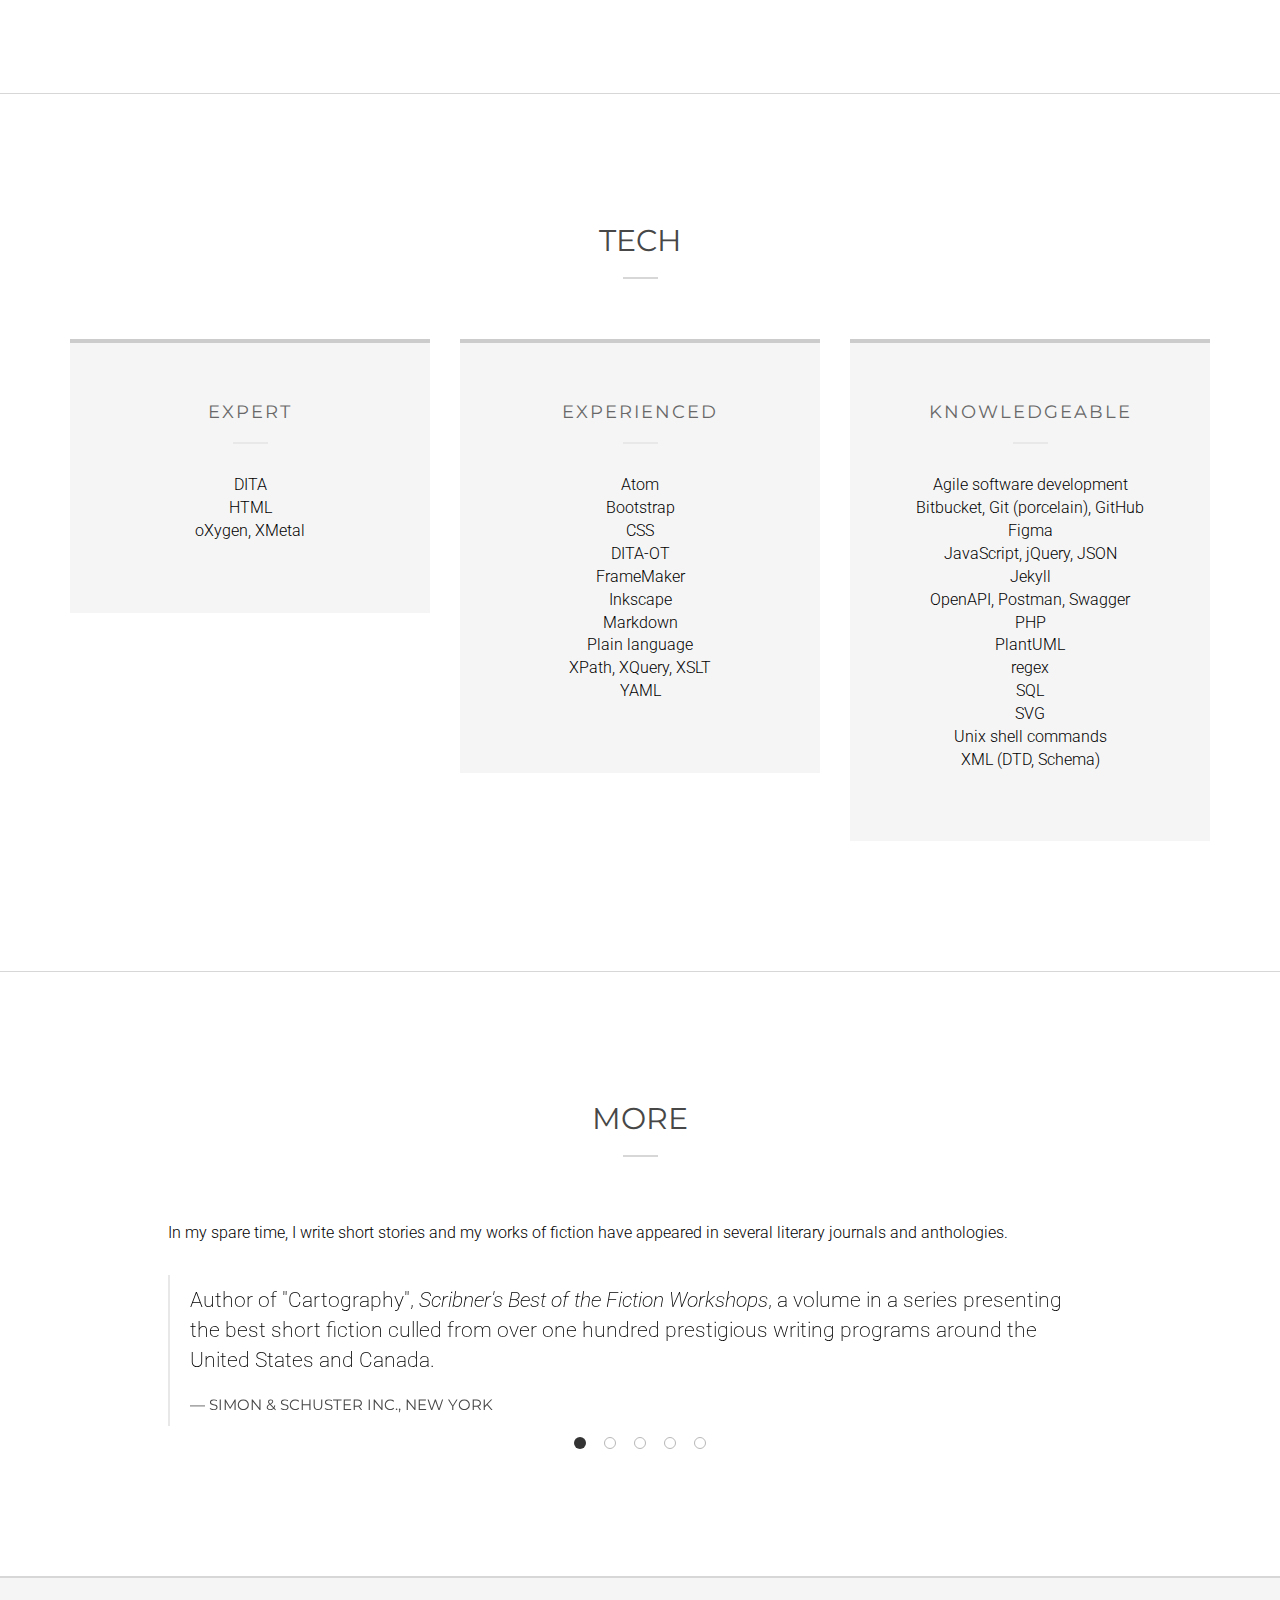
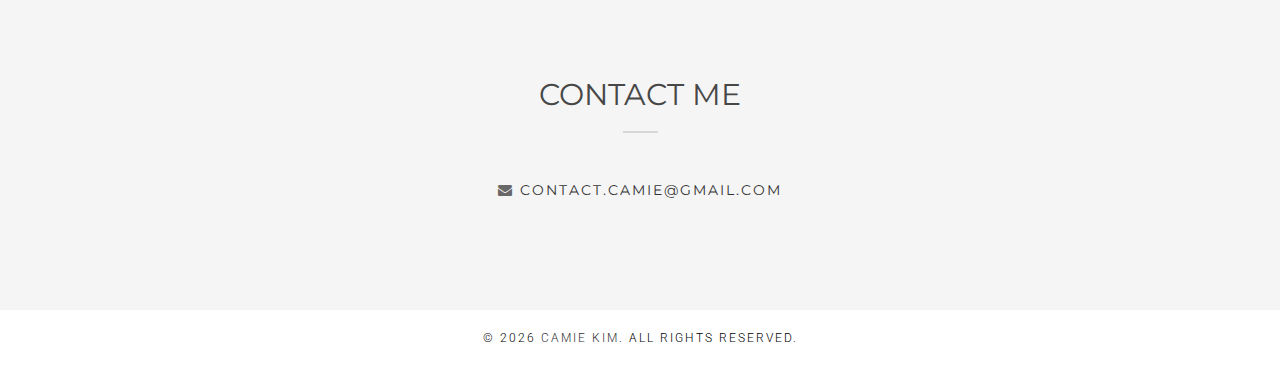
==== commit 56621f09: "Update index.html" ====
--- a/index.html
+++ b/index.html
@@ -255,7 +255,7 @@
 					<p class="text-light no-margin-bottom"><em>University of Waterloo</em></p>
 					<p class="text-light"><em>Waterloo, Ontario</em></p>
 					
-					<p>Desktop Publishing via Adobe PageMaker</p>
+					<p>Desktop Publishing via Adobe&nbsp;PageMaker</p>
 					<p class="text-light no-margin-bottom"><em>S.F.U. Centre for Studies in Publishing</em></p>
 					<p class="text-light"><em>Vancouver, BC</em></p>
 				</div><!-- /.column -->
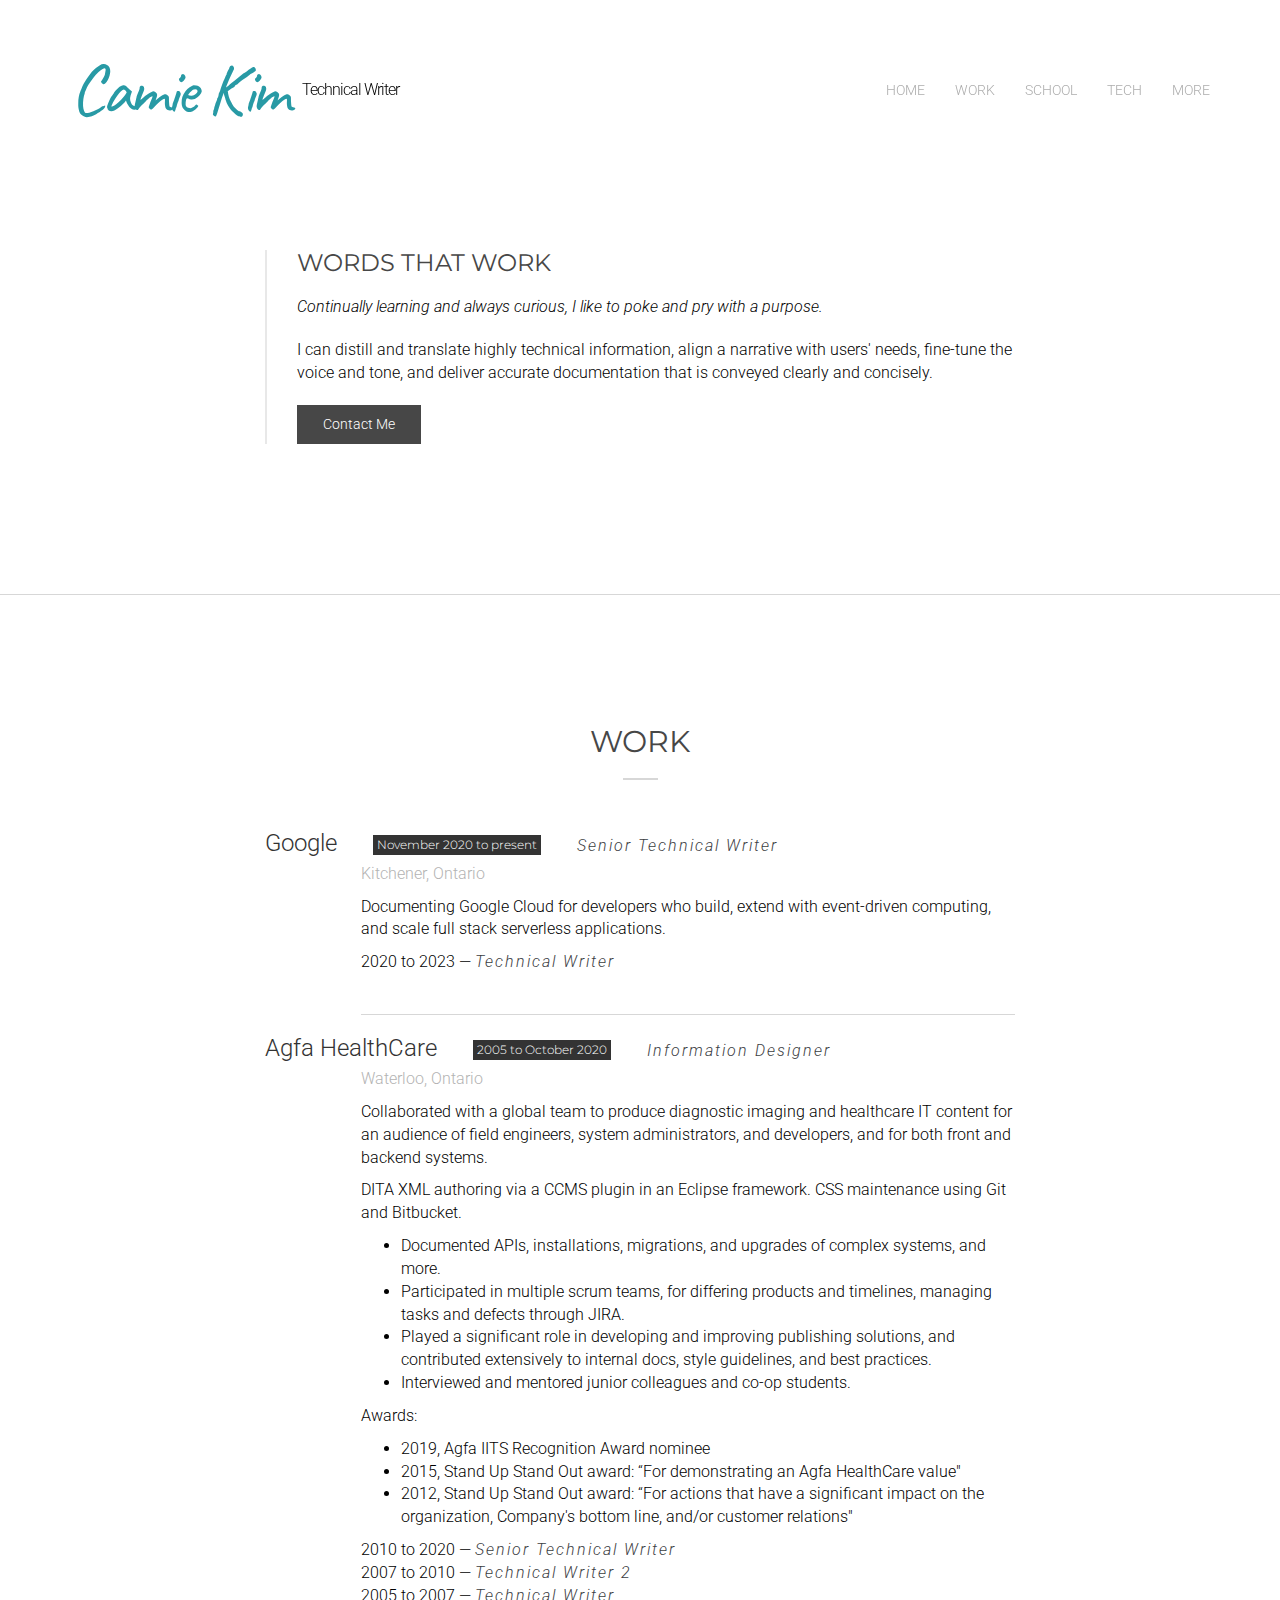
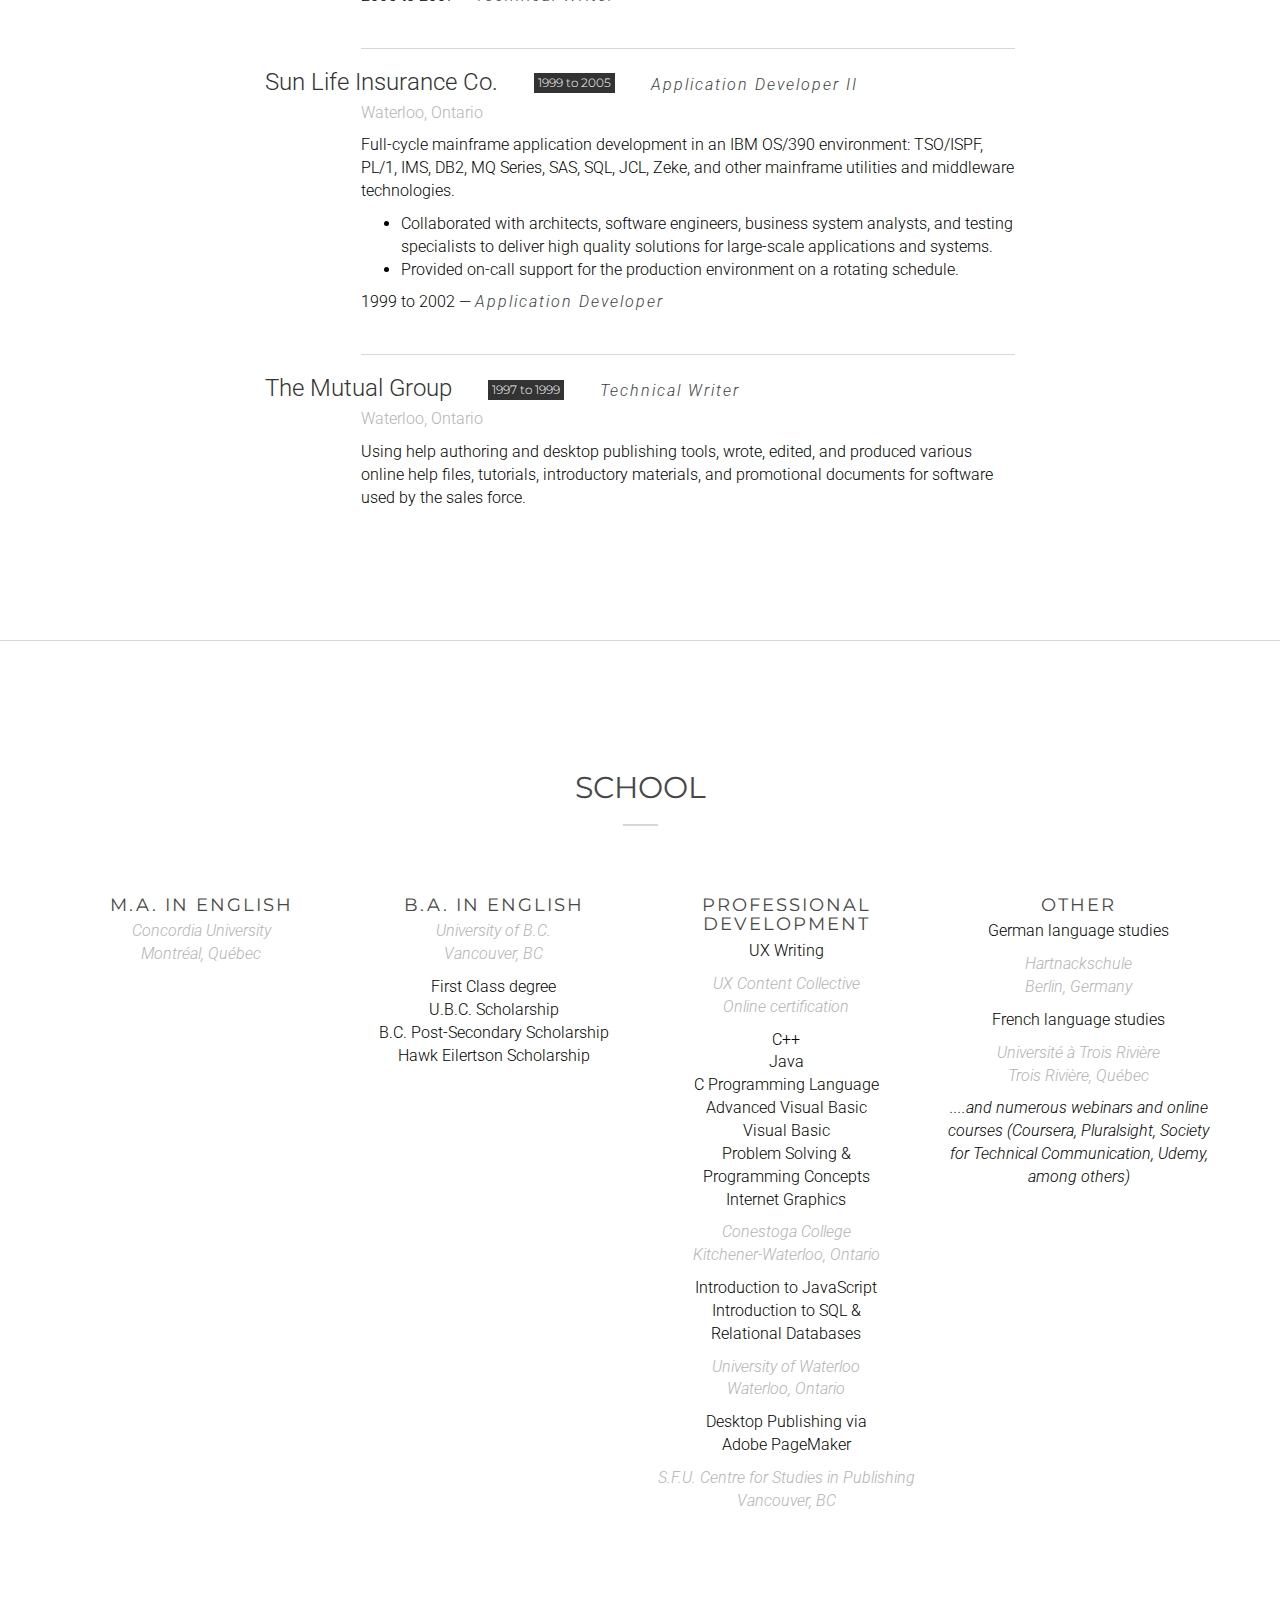
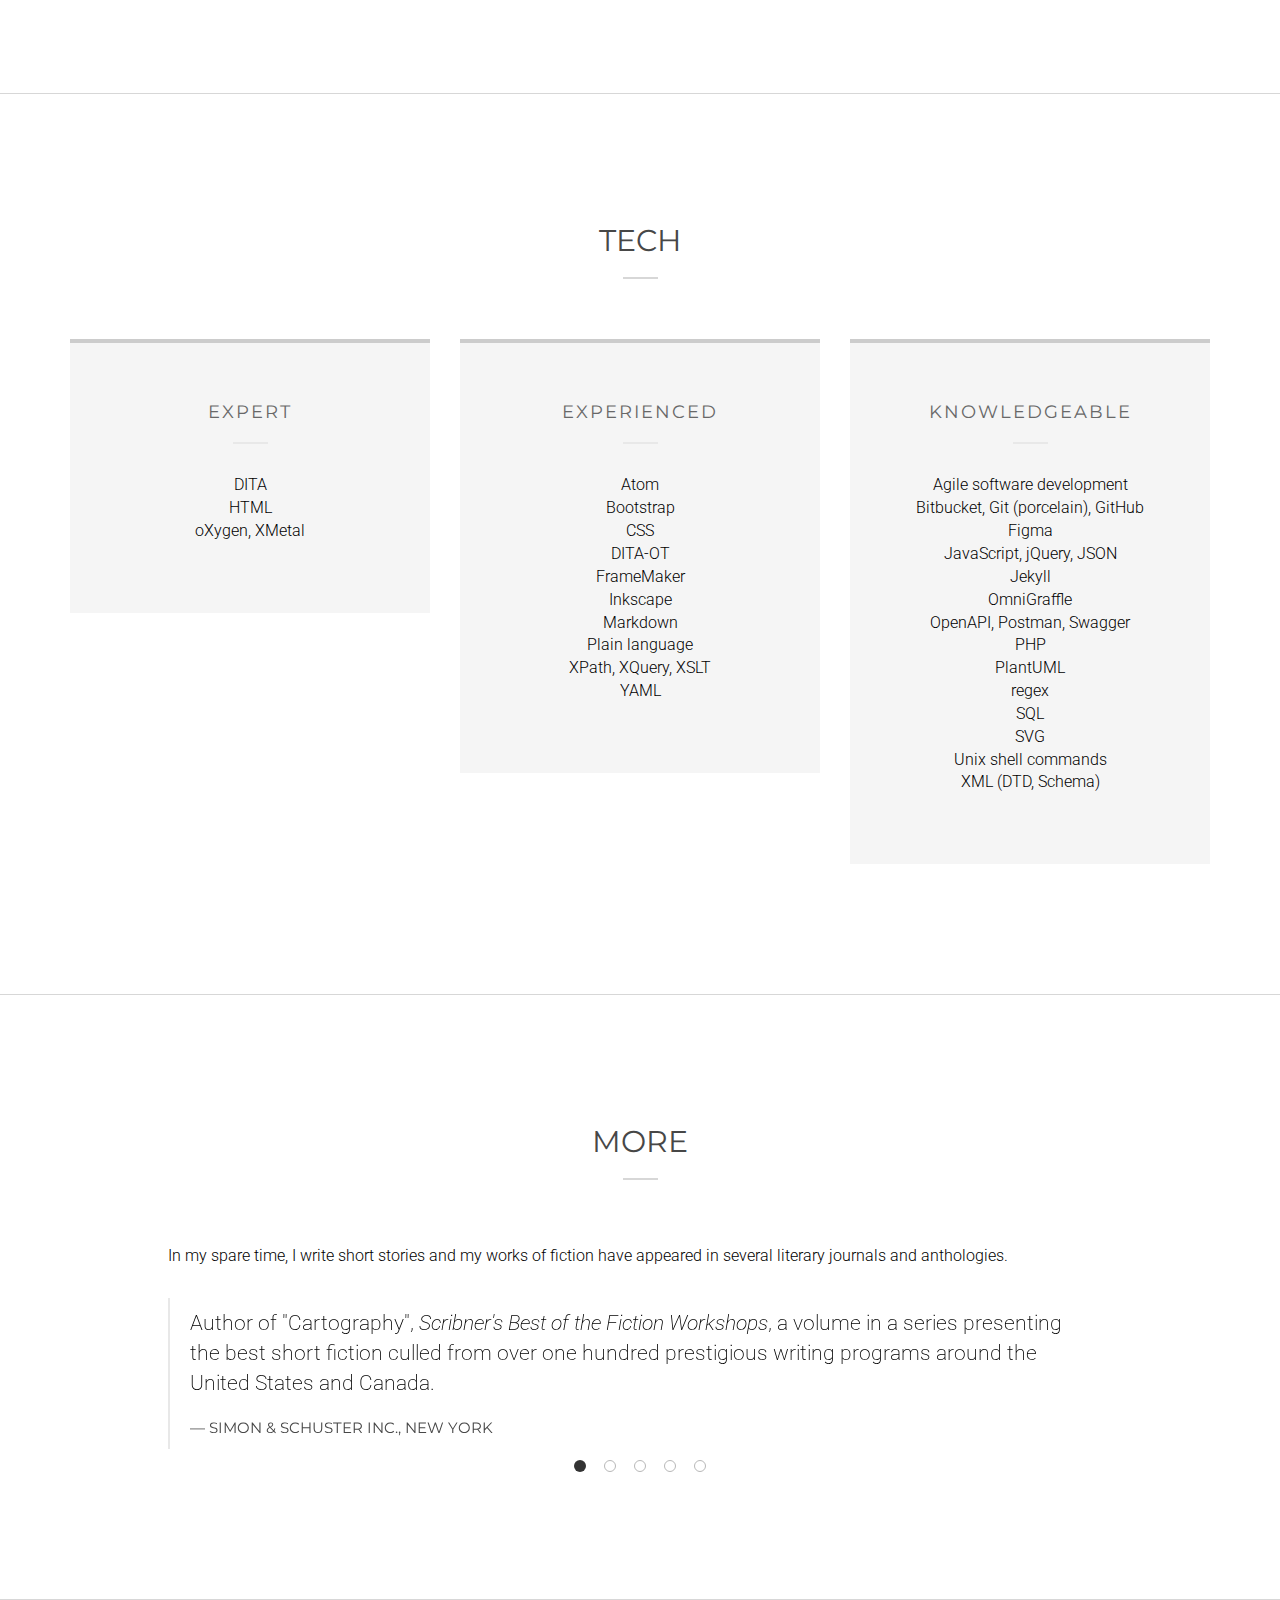
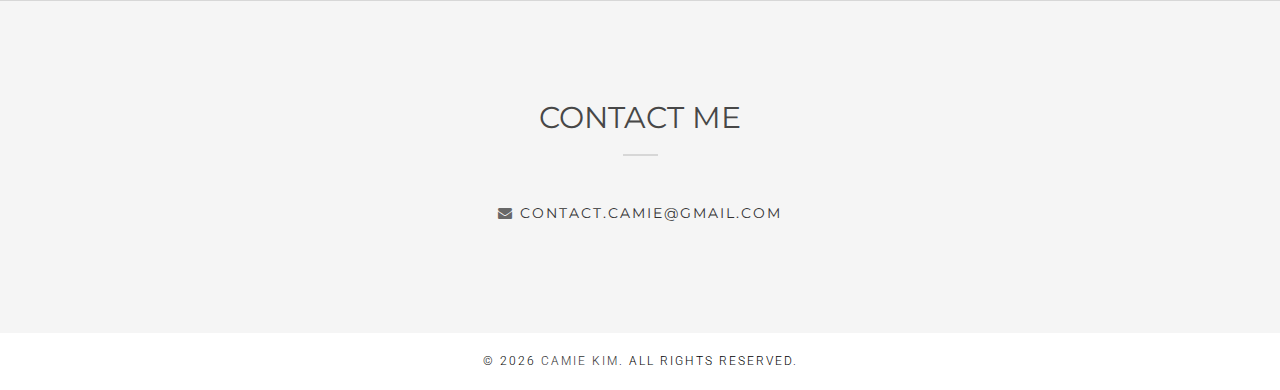
==== commit 9f894bb1: "Update index.html" ====
--- a/index.html
+++ b/index.html
@@ -337,6 +337,7 @@
 							<li>Figma</li>
 							<li>JavaScript, jQuery, JSON</li>
 							<li>Jekyll</li>
+							<li>OmniGraffle</li>
 							<li>OpenAPI, Postman, Swagger</li>
 							<li>PHP</li>
 							<li>PlantUML</li>
